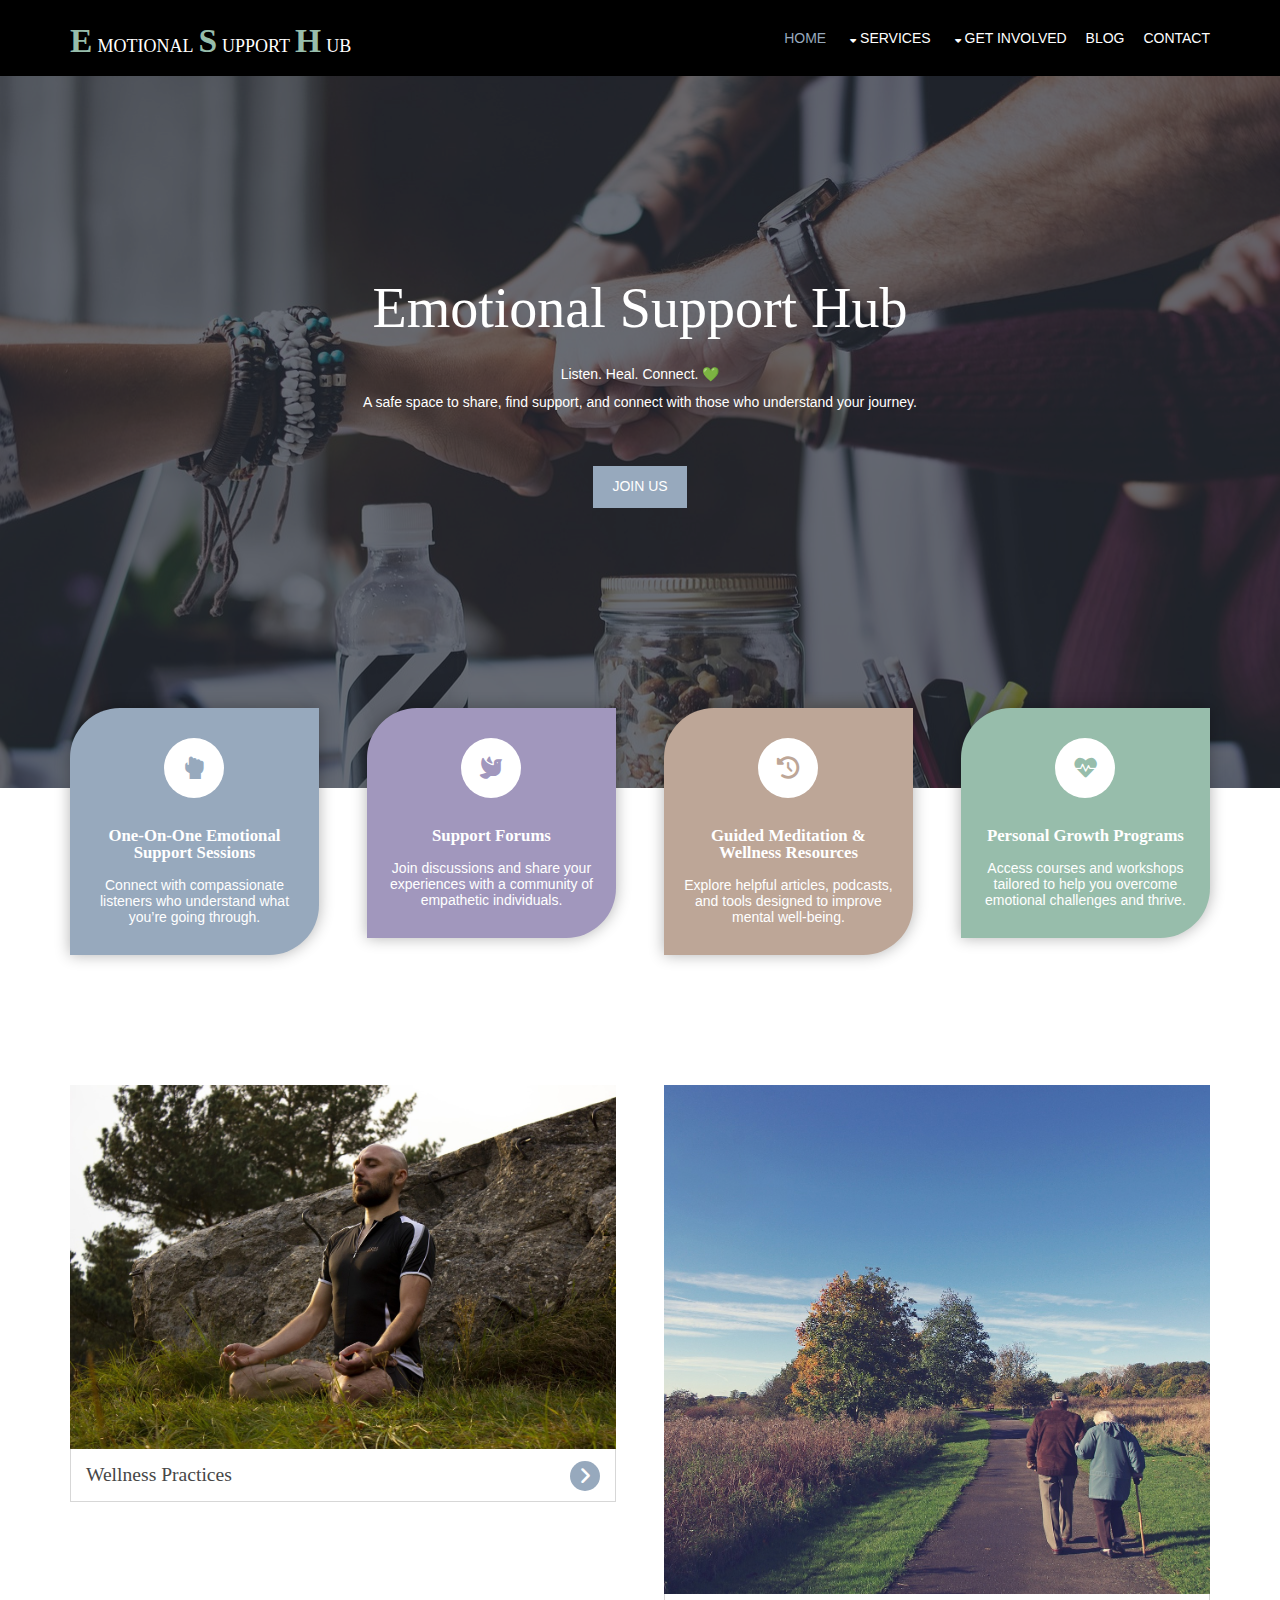
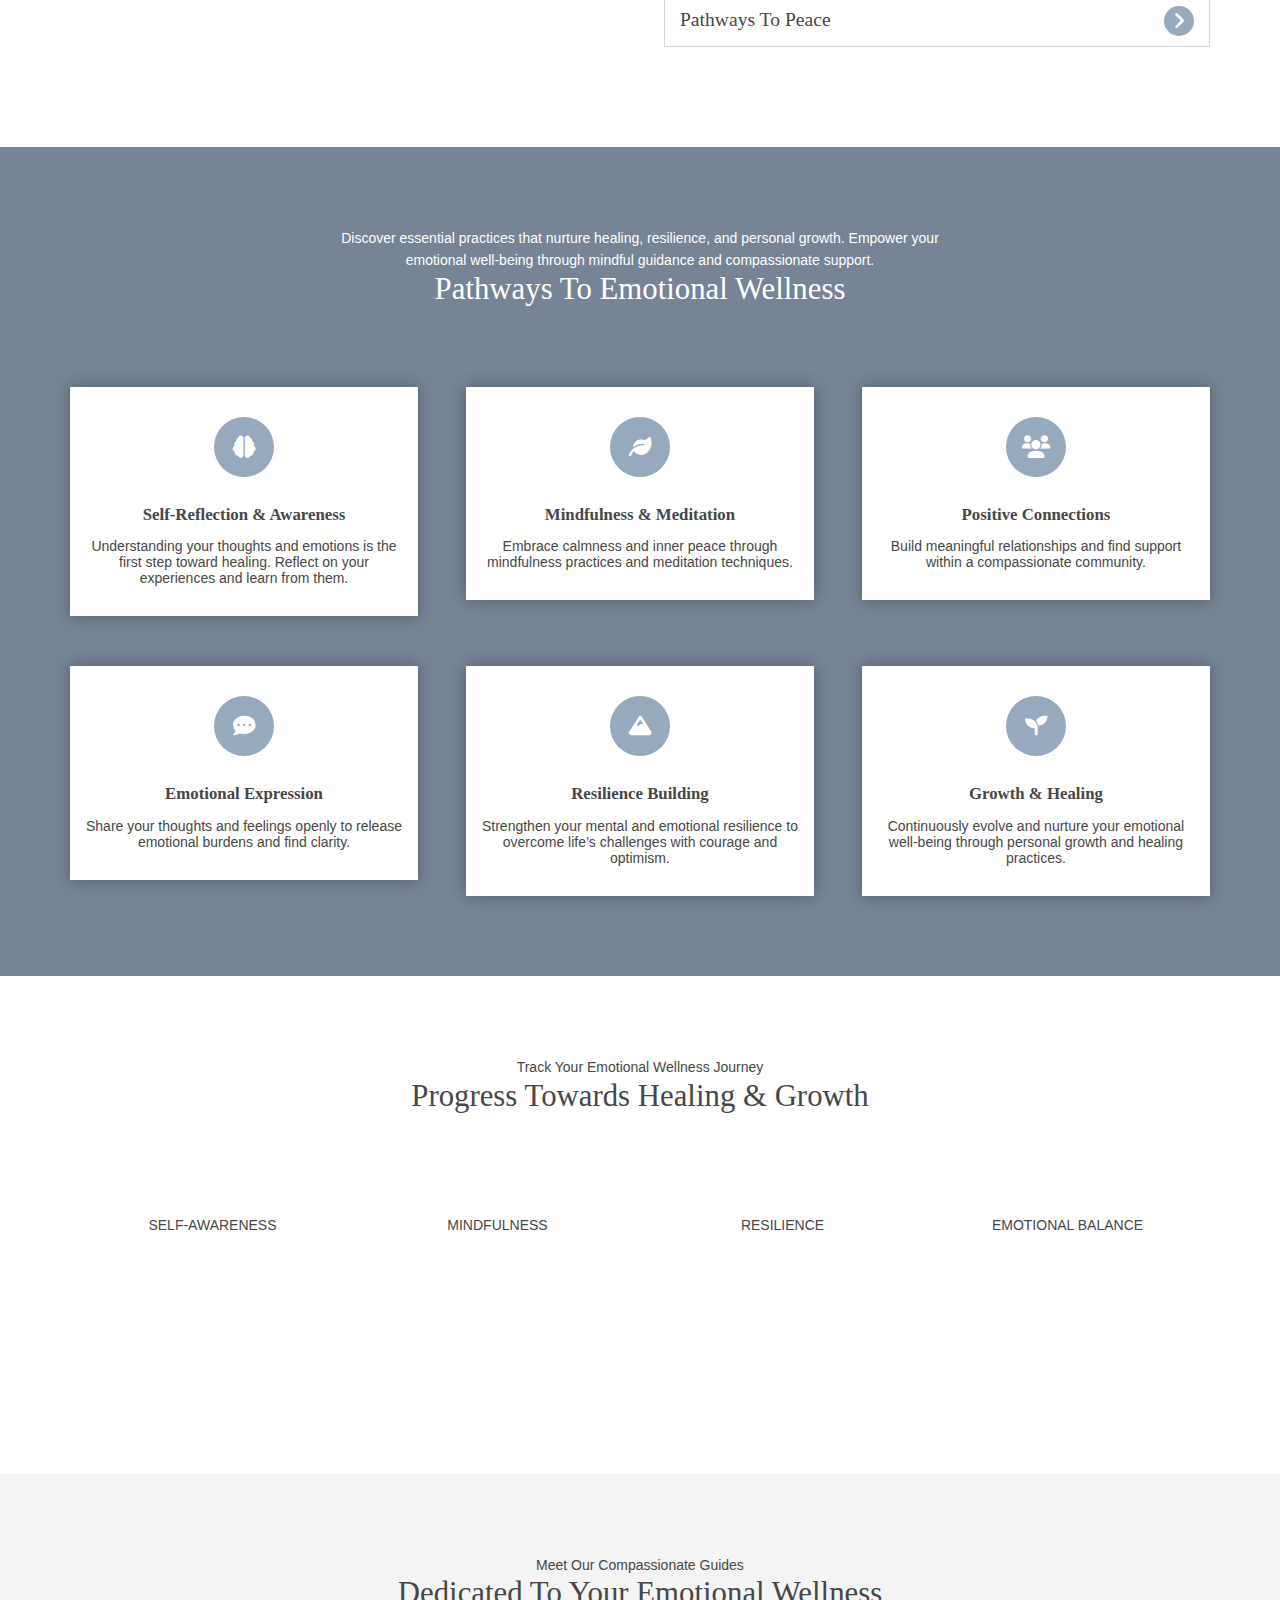
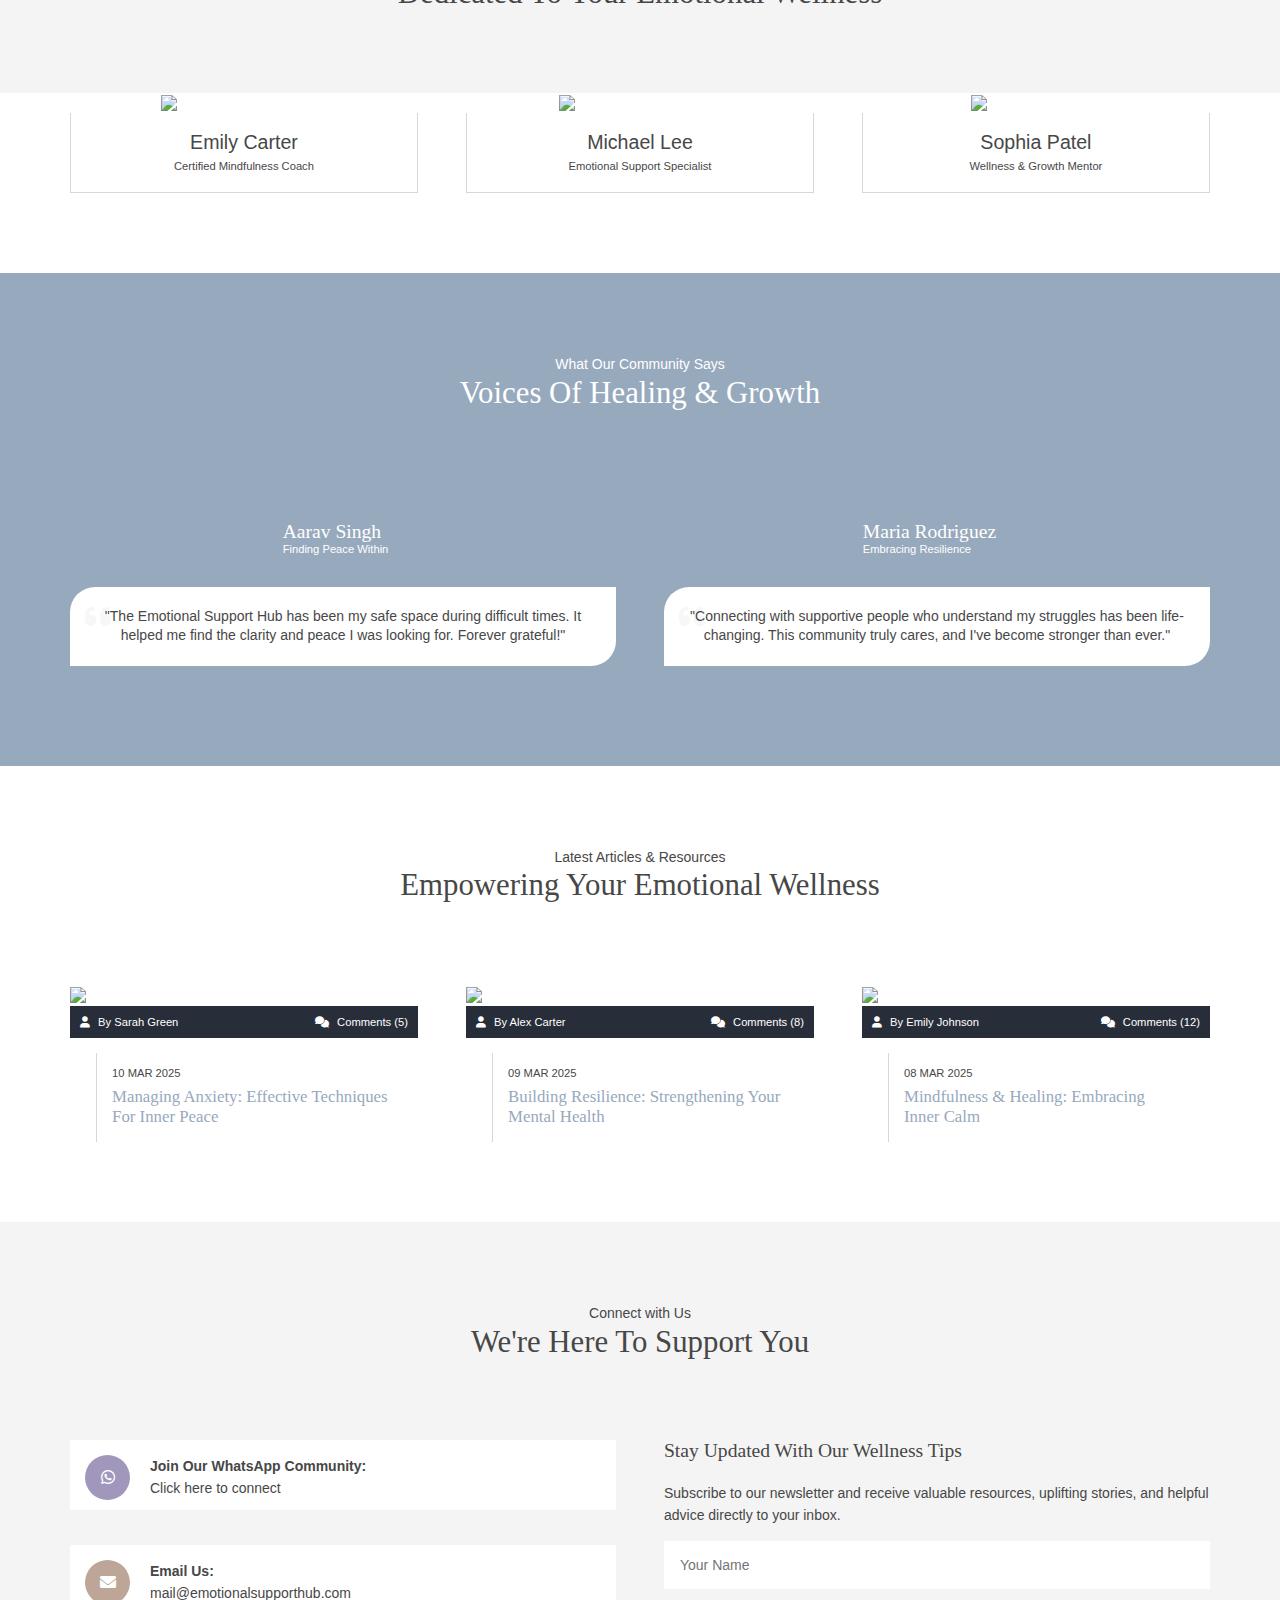
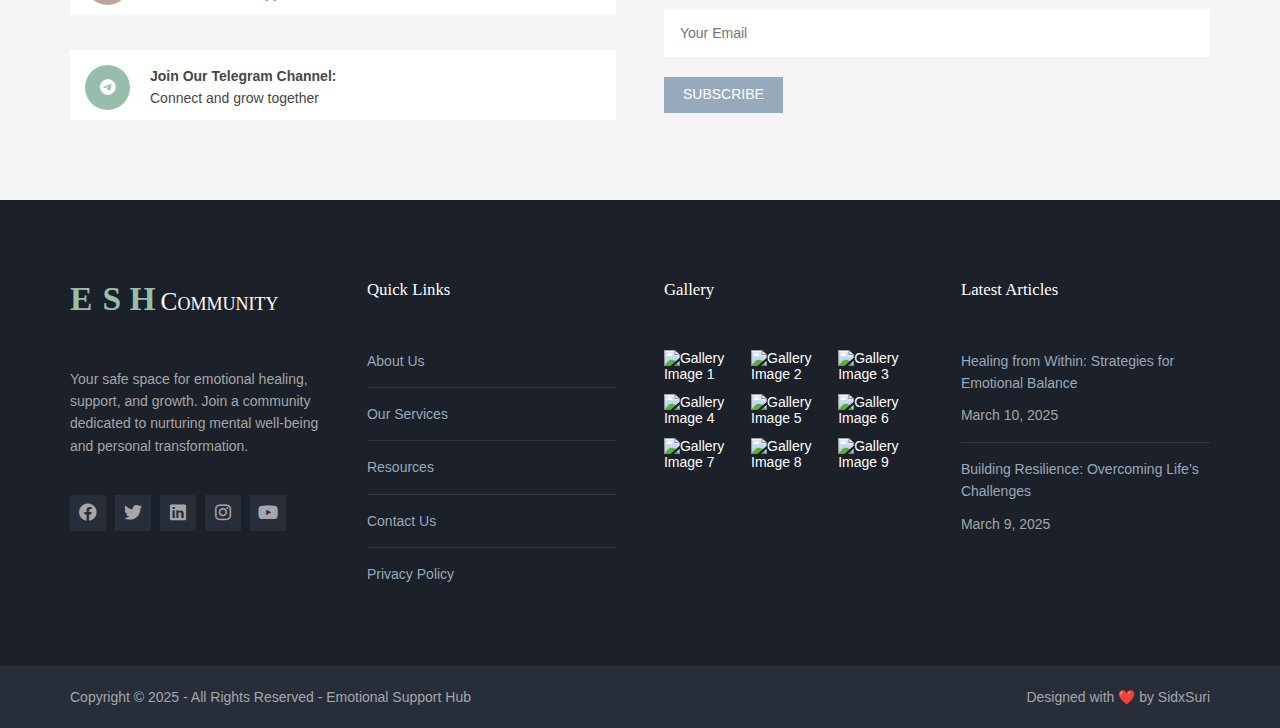
==== index.html @ ec0c5aa8 "1" ====
<!DOCTYPE html>
<html lang="">
<head>
<title>Emotional Support Hub</title>
<meta charset="utf-8">
<meta name="viewport" content="width=device-width, initial-scale=1.0, maximum-scale=1.0, user-scalable=no">
<link href="layout.css" rel="stylesheet" type="text/css" media="all">
<link rel="stylesheet" href="https://cdnjs.cloudflare.com/ajax/libs/font-awesome/6.0.0/css/all.min.css">

</head>
<body id="top"> 
<div class="wrapper row1">
  <header id="header" class="hoc clear">
    <div id="logo" class="fl_left"> 
      <h1 class="logoname"><a href="index.html">Emotional<span>S</span>upport</a><span>H</span>ub</a></h1>
    </div>
    <nav id="mainav" class="fl_right"> 
      <ul class="clear">
        <li class="active"><a href="index.html">Home</a></li>
        <li><a class="drop" href="#">Services</a>
          <ul>
            <li><a href="gallery.html">Counseling</a></li>
            <li><a href="full-width.html">Resources</a></li>
            <li><a href="sidebar-left.html">Community Support</a></li>
            <li><a href="sidebar-right.html">Healing Programs</a></li>
            <li><a href="sidebar-right.html">Guided Meditations</a></li>
          </ul>
        </li>
        <li><a class="drop" href="#">Get Involved</a>
          <ul>
            <li><a href="#">Join Our Community</a></li>
            <li><a href="#">Volunteer With Us</a></li>
            <li><a href="#">Donate</a></li>
            <li><a href="#">Events & Workshops</a></li>   
          </ul>
        </li>
        <li><a href="#">Blog</a></li>
        <li><a href="#">Contact</a></li>
      </ul>
    </nav>
  </header>
</div>
<div class="bgded overlay" style="background-image:url('images/bannermain.jpg');">
  <div id="pageintro" class="hoc clear"> 
    <article>
  <h3 class="heading">Emotional Support Hub</h3>
  <p>Listen. Heal. Connect. 💚</p>
  <p>A safe space to share, find support, and connect with those who understand your journey.</p>
  <footer><a class="btn" href="#">Join Us</a></footer>
</article>
  </div>
</div>
<div class="wrapper row3">
  <main class="hoc container clear"> 
    <section id="introblocks">
      <ul class="nospace group btmspace-80 elements elements-four">
        <li class="one_quarter">
          <article><a href="#"><i class="fas fa-hand-rock"></i></a>
            <h6 class="heading">One-on-One Emotional Support Sessions</h6>
            <p>Connect with compassionate listeners who understand what you’re going through.</p>
          </article>
        </li>
        <li class="one_quarter">
          <article><a href="#"><i class="fas fa-dove"></i></a>
            <h6 class="heading">Support Forums</h6>
            <p>Join discussions and share your experiences with a community of empathetic individuals.</p>
          </article>
        </li>
        <li class="one_quarter">
          <article><a href="#"><i class="fas fa-history"></i></a>
            <h6 class="heading">Guided Meditation & Wellness Resources</h6>
            <p>Explore helpful articles, podcasts, and tools designed to improve mental well-being.</p>
          </article>
        </li>
        <li class="one_quarter">
          <article><a href="#"><i class="fas fa-heartbeat"></i></a>
            <h6 class="heading">Personal Growth Programs</h6>
            <p>Access courses and workshops tailored to help you overcome emotional challenges and thrive.</p>
          </article>
        </li>
      </ul>
    </section>
    <section class="group shout">
      <figure class="one_half first"><img src="images/imageone.jpg" alt="">
        <figcaption class="heading"><a href="#">Wellness Practices</a></figcaption>
      </figure>
      <figure class="one_half"><img src="images/imagetwo.jpg" alt="">
        <figcaption class="heading"><a href="#">Pathways to Peace</a></figcaption>
      </figure>
    </section>
    <!-- / main body -->
    <div class="clear"></div>
  </main>
</div>
<div class="bgded overlay light" style="background-image:url('01.png');">
  <section id="services" class="hoc container clear"> 
    <div class="sectiontitle">
      <p class="nospace font-xs">Discover essential practices that nurture healing, resilience, and personal growth. Empower your emotional well-being through mindful guidance and compassionate support.</p>
      <h6 class="heading font-x2">Pathways to Emotional Wellness</h6>
    </div>
    <ul class="nospace group elements elements-three">
      <li class="one_third">
        <article><a href="#"><i class="fas fa-brain"></i></a>
          <h6 class="heading">Self-Reflection & Awareness</h6>
          <p>Understanding your thoughts and emotions is the first step toward healing. Reflect on your experiences and learn from them.</p>
        </article>
      </li>
      <li class="one_third">
        <article><a href="#"><i class="fas fa-leaf"></i></a>
          <h6 class="heading">Mindfulness & Meditation</h6>
          <p>Embrace calmness and inner peace through mindfulness practices and meditation techniques.</p>
        </article>
      </li>
      <li class="one_third">
        <article><a href="#"><i class="fas fa-users"></i></a>
          <h6 class="heading">Positive Connections</h6>
          <p>Build meaningful relationships and find support within a compassionate community.</p>
        </article>
      </li>
      <li class="one_third">
        <article><a href="#"><i class="fas fa-comment-dots"></i></a>
          <h6 class="heading">Emotional Expression</h6>
          <p>Share your thoughts and feelings openly to release emotional burdens and find clarity.</p>
        </article>
      </li>
      <li class="one_third">
        <article><a href="#"><i class="fas fa-mountain"></i></a>
          <h6 class="heading">Resilience Building</h6>
          <p>Strengthen your mental and emotional resilience to overcome life’s challenges with courage and optimism.</p>
        </article>
      </li>
      <li class="one_third">
        <article><a href="#"><i class="fas fa-seedling"></i></a>
          <h6 class="heading">Growth & Healing</h6>
          <p>Continuously evolve and nurture your emotional well-being through personal growth and healing practices.</p>
        </article>
      </li>
    </ul>
  </section>
</div>
<div class="wrapper row3">
  <section class="hoc container clear"> 
    <div class="sectiontitle">
      <p class="nospace font-xs">Track Your Emotional Wellness Journey</p>
      <h6 class="heading font-x2">Progress Towards Healing & Growth</h6>
    </div>
    <ul class="pr-charts nospace group center">
      <li class="pr-chart-ctrl" data-animate="false">
        <div class="pr-chart" data-percent="25"><i></i></div>
        <p>Self-Awareness</p>
      </li>
      <li class="pr-chart-ctrl" data-animate="false">
        <div class="pr-chart" data-percent="50"><i></i></div>
        <p>Mindfulness</p>
      </li>
      <li class="pr-chart-ctrl" data-animate="false">
        <div class="pr-chart" data-percent="75"><i></i></div>
        <p>Resilience</p>
      </li>
      <li class="pr-chart-ctrl" data-animate="false">
        <div class="pr-chart" data-percent="100"><i></i></div>
        <p>Emotional Balance</p>
      </li>
    </ul>
  </section>
</div>

<div class="wrapper gradient">
  <div class="hoc container clear"> 
    <div class="sectiontitle">
      <p class="nospace font-xs">Meet Our Compassionate Guides</p>
      <h6 class="heading font-x2">Dedicated to Your Emotional Wellness</h6>
    </div>
    <ul class="nospace group team">
      <li class="one_third first">
        <figure><a class="imgover" href="#"><img src="guide1.png" alt="Compassionate Listener"></a>
          <figcaption><strong>Emily Carter</strong> <em>Certified Mindfulness Coach</em></figcaption>
        </figure>
      </li>
      <li class="one_third">
        <figure><a class="imgover" href="#"><img src="guide2.png" alt="Experienced Counselor"></a>
          <figcaption><strong>Michael Lee</strong> <em>Emotional Support Specialist</em></figcaption>
        </figure>
      </li>
      <li class="one_third">
        <figure><a class="imgover" href="#"><img src="guide3.png" alt="Supportive Mentor"></a>
          <figcaption><strong>Sophia Patel</strong> <em>Wellness & Growth Mentor</em></figcaption>
        </figure>
      </li>
    </ul>
  </div>
</div>
<div class="wrapper coloured">
  <section id="testimonials" class="hoc container clear"> 
    <div class="sectiontitle">
      <p class="nospace font-xs">What Our Community Says</p>
      <h6 class="heading font-x2">Voices of Healing & Growth</h6>
    </div>
    <article class="one_half first">
      <figure class="clear"><img src="user1.png" alt="">
        <figcaption>
          <h6 class="heading">Aarav Singh</h6>
          <em>Finding Peace Within</em>
        </figcaption>
      </figure>
      <blockquote>"The Emotional Support Hub has been my safe space during difficult times. It helped me find the clarity and peace I was looking for. Forever grateful!"</blockquote>
    </article>
    <article class="one_half">
      <figure class="clear"><img src="user2.png" alt="">
        <figcaption>
          <h6 class="heading">Maria Rodriguez</h6>
          <em>Embracing Resilience</em>
        </figcaption>
      </figure>
      <blockquote>"Connecting with supportive people who understand my struggles has been life-changing. This community truly cares, and I've become stronger than ever."</blockquote>
    </article>
  </section>
</div>
<!-- ################################################################################################ -->
<!-- ################################################################################################ -->
<!-- ################################################################################################ -->
<div class="wrapper row3">
  <section class="hoc container clear"> 
    <div class="sectiontitle">
      <p class="nospace font-xs">Latest Articles & Resources</p>
      <h6 class="heading font-x2">Empowering Your Emotional Wellness</h6>
    </div>
    <ul id="latest" class="nospace group">
      <li class="one_third first">
        <article><a class="imgover" href="#"><img src="article1.png" alt="Managing Anxiety"></a>
          <ul class="nospace meta clear">
            <li><i class="fas fa-user"></i> <a href="#">By Sarah Green</a></li>
            <li><i class="fas fa-comments"></i> <a href="#">Comments (5)</a></li>
          </ul>
          <div class="excerpt">
            <time datetime="2025-03-10T08:15+00:00">10 Mar 2025</time>
            <p class="heading"><a href="#">Managing Anxiety: Effective Techniques for Inner Peace</a></p>
          </div>
        </article>
      </li>
      <li class="one_third">
        <article><a class="imgover" href="#"><img src="article2.png" alt="Building Resilience"></a>
          <ul class="nospace meta clear">
            <li><i class="fas fa-user"></i> <a href="#">By Alex Carter</a></li>
            <li><i class="fas fa-comments"></i> <a href="#">Comments (8)</a></li>
          </ul>
          <div class="excerpt">
            <time datetime="2025-03-09T08:15+00:00">09 Mar 2025</time>
            <p class="heading"><a href="#">Building Resilience: Strengthening Your Mental Health</a></p>
          </div>
        </article>
      </li>
      <li class="one_third">
        <article><a class="imgover" href="#"><img src="article3.png" alt="Mindfulness & Healing"></a>
          <ul class="nospace meta clear">
            <li><i class="fas fa-user"></i> <a href="#">By Emily Johnson</a></li>
            <li><i class="fas fa-comments"></i> <a href="#">Comments (12)</a></li>
          </ul>
          <div class="excerpt">
            <time datetime="2025-03-08T08:15+00:00">08 Mar 2025</time>
            <p class="heading"><a href="#">Mindfulness & Healing: Embracing Inner Calm</a></p>
          </div>
        </article>
      </li>
    </ul>
  </section>
</div>
<!-- ################################################################################################ -->
<!-- ################################################################################################ -->
<!-- ################################################################################################ -->
<div class="wrapper row2">
  <section id="ctdetails" class="hoc container clear"> 
    <div class="sectiontitle">
      <p class="nospace font-xs">Connect with Us</p>
      <h6 class="heading font-x2">We're Here to Support You</h6>
    </div>
    <figure class="one_half first">
    <ul class="nospace clear">
    <li class="block clear"><a href="https://chat.whatsapp.com/YourWhatsAppCommunityLink" target="_blank"><i class="fab fa-whatsapp"></i></a> 
        <span><strong>Join Our WhatsApp Community:</strong> Click here to connect</span>
    </li>
    <li class="block clear"><a href="mailto:mail@emotionalsupporthub.com"><i class="fas fa-envelope"></i></a> 
        <span><strong>Email Us:</strong> mail@emotionalsupporthub.com</span>
    </li>
    <li class="block clear"><a href="https://t.me/YourTelegramChannel" target="_blank"><i class="fab fa-telegram"></i></a> 
        <span><strong>Join Our Telegram Channel:</strong> Connect and grow together</span>
    </li>
</ul>
    </figure>
    <article class="one_half">
      <h6 class="heading">Stay Updated with Our Wellness Tips</h6>
      <p class="nospace btmspace-15">Subscribe to our newsletter and receive valuable resources, uplifting stories, and helpful advice directly to your inbox.</p>
      <form action="#" method="post">
        <fieldset>
          <legend>Newsletter:</legend>
          <input type="text" name="name" placeholder="Your Name" required>
          <input type="email" name="email" placeholder="Your Email" required>
          <button type="submit">Subscribe</button>
        </fieldset>
      </form>
    </article>
  </section>
</div>
<!-- ################################################################################################ -->
<!-- ################################################################################################ -->
<!-- ################################################################################################ -->
<div class="bgded overlay row4" style="background-image:url('01.png');">
  <footer id="footer" class="hoc clear"> 
    <div class="one_quarter first">
      <h1 class="logoname"><a href="index.html">E<span>S H</span>Community</a></h1>
      <p>Your safe space for emotional healing, support, and growth. Join a community dedicated to nurturing mental well-being and personal transformation.</p>
      <ul class="faico clear">
        <li><a class="faicon-facebook" href="#"><i class="fab fa-facebook"></i></a></li>
        <li><a class="faicon-twitter" href="#"><i class="fab fa-twitter"></i></a></li>
        <li><a class="faicon-linkedin" href="#"><i class="fab fa-linkedin"></i></a></li>
        <li><a class="faicon-instagram" href="#"><i class="fab fa-instagram"></i></a></li>
        <li><a class="faicon-youtube" href="#"><i class="fab fa-youtube"></i></a></li>
      </ul>
    </div>
    
    <div class="one_quarter">
      <h6 class="heading">Quick Links</h6>
      <ul class="nospace linklist">
        <li><a href="#">About Us</a></li>
        <li><a href="#">Our Services</a></li>
        <li><a href="#">Resources</a></li>
        <li><a href="#">Contact Us</a></li>
        <li><a href="#">Privacy Policy</a></li>
      </ul>
    </div>
    
    <div class="one_quarter">
      <h6 class="heading">Gallery</h6>
      <ul class="nospace clear latestimg">
        <li><a class="imgover" href="#"><img src="gallery1.png" alt="Gallery Image 1"></a></li>
        <li><a class="imgover" href="#"><img src="gallery2.png" alt="Gallery Image 2"></a></li>
        <li><a class="imgover" href="#"><img src="gallery3.png" alt="Gallery Image 3"></a></li>
        <li><a class="imgover" href="#"><img src="gallery4.png" alt="Gallery Image 4"></a></li>
        <li><a class="imgover" href="#"><img src="gallery5.png" alt="Gallery Image 5"></a></li>
        <li><a class="imgover" href="#"><img src="gallery6.png" alt="Gallery Image 6"></a></li>
        <li><a class="imgover" href="#"><img src="gallery7.png" alt="Gallery Image 7"></a></li>
        <li><a class="imgover" href="#"><img src="gallery8.png" alt="Gallery Image 8"></a></li>
        <li><a class="imgover" href="#"><img src="gallery9.png" alt="Gallery Image 9"></a></li>
      </ul>
    </div>
    
    <div class="one_quarter">
      <h6 class="heading">Latest Articles</h6>
      <ul class="nospace linklist">
        <li>
          <article>
            <p class="nospace btmspace-10"><a href="#">Healing from Within: Strategies for Emotional Balance</a></p>
            <time class="block font-xs" datetime="2025-03-10">March 10, 2025</time>
          </article>
        </li>
        <li>
          <article>
            <p class="nospace btmspace-10"><a href="#">Building Resilience: Overcoming Life’s Challenges</a></p>
            <time class="block font-xs" datetime="2025-03-09">March 9, 2025</time>
          </article>
        </li>
      </ul>
    </div>
  </footer>
</div>
<div class="wrapper row5">
  <div id="copyright" class="hoc clear"> 
    <p class="fl_left">Copyright &copy; 2025 - All Rights Reserved - <a href="https://www.emotionalsupporthub.com">Emotional Support Hub</a></p>
    <p class="fl_right">Designed with ❤️ by <a target="_blank" href="https://www.sidxsuri.com/" title="SidxSuri">SidxSuri</a></p>
  </div>
</div>
<a id="backtotop" href="#top"><i class="fas fa-chevron-up"></i></a>
<!-- JAVASCRIPTS -->
<script src="https://code.jquery.com/jquery-3.6.0.min.js"></script>
<script src="jquery.backtotop.js"></script>
<script src="jquery.mobilemenu.js"></script>
<!-- Homepage specific -->
<script src="jquery.easypiechart.min.js"></script>
<!-- / Homepage specific -->
</body>
</html>
---- layout.css ----
@charset "utf-8";
/*
Template Name: Chillaid
Author: <a href="https://www.os-templates.com/">OS Templates</a>
Author URI: https://www.os-templates.com/
Copyright: OS-Templates.com
Licence: Free to use under our free template licence terms
Licence URI: https://www.os-templates.com/template-terms
File: Layout CSS
*/

@import url("fontawesome-free/css/fontawesome-all.min.css");
@import url("framework.css");

/* Rows
--------------------------------------------------------------------------------------------------------------- */
.row0, .row0 a{}
.row1, .row1 a{}
.row2, .row2 a{}
.row3, .row3 a{}
.row4, .row4 a{}
.row5, .row5 a{}


/* Header
--------------------------------------------------------------------------------------------------------------- */
#header{}

#header #logo{margin:22px 0 0 0;}


/* Page Intro
--------------------------------------------------------------------------------------------------------------- */
#pageintro{padding:200px 0 280px;}/* 280px => 80px for #introblocks negative margin */

#pageintro article, #pageintro article p{display:block; max-width:75%; margin:0 auto; text-align:center;}
#pageintro article p{max-width:65%; line-height:2rem;}
#pageintro .heading{margin-bottom:20px; font-size:4rem;}
#pageintro footer{margin-top:50px;}


/* Content Area
--------------------------------------------------------------------------------------------------------------- */
.container{padding:80px 0;}

/* Content */
.container .content{}

.sectiontitle{display:block; max-width:55%; margin:0 auto 80px; text-align:center;}
.sectiontitle *{margin:0;}

.elements{}
.elements-three li, .elements-four li{margin-bottom:50px;}
.elements-three li:nth-last-child(-n+3), .elements-four li:nth-last-child(-n+4){margin-bottom:0;}/* Removes bottom margin from the last line of items - margin is restored in the media queries when items stack */
.elements-three li:nth-child(3n+1), .elements-four li:nth-child(4n+1){margin-left:0; clear:left;}/* Removes the need to add class="first" */
.elements article{display:block; padding:30px 15px; border-radius:50px 0; text-align:center;}
.elements article *{margin:0 0 15px 0; padding:0; line-height:1;}
.elements article i{width:60px; height:60px; line-height:60px; margin-bottom:30px; font-size:1.6rem; text-align:center; border-radius:50%;}
.elements article .heading{font-size:1.2rem; font-weight:700;}
.elements article p{margin:0; line-height:normal;}

/* Introblocks */
#introblocks{display:block; position:relative; margin:-160px 0 130px 0; z-index:1;}/* 160px => 80px + container padding */

/* Services */
#services{}
#services .elements article{border-radius:0;}

/* Shout */
.shout{}
.shout figure{display:block; max-width:546px;/* same width as the image - contains the caption */}
.shout figure img{}
.shout figure figcaption{display:block; position:relative;}
.shout figure figcaption a{display:block; position:relative; padding:15px; border:solid; border-width:0 1px 1px 1px;}
.shout figure figcaption a::after{position:absolute; top:12px; right:15px; width:30px; height:30px; line-height:30px; font-family:"Font Awesome\ 5 Free"; font-weight:900; content:"\f105";/* fa-angle-right */ text-align:center; border-radius:50%;}

/* Team Members */
.team{}
.team li:last-child{margin-bottom:0;}/* Used when elements stack in small viewports */
.team figure{display:block; text-align:center;}
.team figure *{margin:0; padding:0;}
.team figure a{}
.team figure img{}
.team figure figcaption{padding:20px 10px; line-height:1; border:solid; border-width:0 1px 1px 1px;}
.team figure strong{display:block; margin-bottom:8px; font-size:1.4rem; font-weight:400;}
.team figure em{display:block; font-style:normal; font-size:.8rem;}

/* Easy Pie Charts */
.pr-charts{}
.pr-charts .pr-chart-ctrl{display:block; float:left; width:25%; min-height:200px;}
.pr-charts .pr-chart-ctrl .pr-chart{display:block; position:relative; width:100%; margin:0 0 20px 0; text-align:center;}
.pr-charts .pr-chart-ctrl .pr-chart canvas{display:block; margin:0 auto; padding:0; vertical-align:top;}
.pr-charts .pr-chart-ctrl .pr-chart i{position:absolute; top:0; left:0; width:100%; height:200px; line-height:200px; font-size:18px; font-style:normal;}/* Must have same height & line height as set in the javascript size element to vertical align centre */
.pr-charts .pr-chart-ctrl p{margin:0; padding:0; text-transform:uppercase;}

/* Testimonials */
#testimonials{}
#testimonials article{text-align:center;}
#testimonials article *{margin:0; padding:0;}
#testimonials article figure{display:inline-block; margin-bottom:20px;}
#testimonials article figure img{float:left; margin-right:15px; border-radius:50%;}
#testimonials article figure figcaption{float:left; margin-top:30px; font-size:1.4rem; text-align:left;}
#testimonials article figure figcaption .heading{font-size:1.4rem;}
#testimonials article figure figcaption em{display:block; margin-top:-5px; font-size:.8rem; font-style:normal;}
#testimonials article blockquote{margin-bottom:20px; padding:20px; border-radius:25px 0;}
#testimonials article blockquote::before{top:15px; left:15px; font-size:30px; line-height:30px;}

/* Latest */
#latest{}
#latest > li:last-child{margin-bottom:0;}/* Used when elements stack in small viewports */
#latest article{}
#latest article figure{}
#latest article figure img{}
#latest article .meta{display:block; margin:0 0 15px 0; padding:5px 10px;}
#latest article .meta li{display:block; float:left; width:50%; font-size:.8rem;}
#latest article .meta li:last-child{text-align:right;}
#latest article .meta li i{margin-right:5px;}
#latest article .excerpt{display:block; max-width:85%; margin:0 auto; padding:15px 0 15px 15px; border-left:1px solid;}
#latest article .excerpt time{display:block; margin-bottom:8px; text-transform:uppercase; font-size:.8rem; font-style:normal; line-height:1;}
#latest article .excerpt .heading{margin:0; padding:0; font-size:1.2rem;}

/* Comments */
#comments ul{margin:0 0 40px 0; padding:0; list-style:none;}
#comments li{margin:0 0 10px 0; padding:15px;}
#comments .avatar{float:right; margin:0 0 10px 10px; padding:3px; border:1px solid;}
#comments address{font-weight:bold;}
#comments time{font-size:smaller;}
#comments .comcont{display:block; margin:0; padding:0;}
#comments .comcont p{margin:10px 5px 10px 0; padding:0;}

#comments form{display:block; width:100%;}
#comments input, #comments textarea{width:100%; padding:10px; border:1px solid;}
#comments textarea{overflow:auto;}
#comments div{margin-bottom:15px;}
#comments input[type="submit"], #comments input[type="reset"]{display:inline-block; width:auto; min-width:150px; margin:0; padding:8px 5px; cursor:pointer;}

/* Sidebar */
.container .sidebar{}

.sidebar .sdb_holder{margin-bottom:50px;}
.sidebar .sdb_holder:last-child{margin-bottom:0;}


/* Contact Details
--------------------------------------------------------------------------------------------------------------- */
#ctdetails{}

#ctdetails figure > ul{}
#ctdetails figure > ul li{position:relative; margin:0 0 35px 0; padding:15px 15px 15px 80px; line-height:1;}
#ctdetails figure > ul li:last-child{margin:0;}/* Used when elements stack in small viewports */
#ctdetails figure > ul li i{position:absolute; top:15px; left:15px; width:45px; height:45px; line-height:45px; font-size:16px; text-align:center; border-radius:50%;}
#ctdetails figure > ul li span{display:block; padding:4px 0 0 0;}
#ctdetails figure > ul li strong{display:block; margin:0 0 8px 0; text-transform:capitalize;}

#ctdetails article{margin-bottom:0;}/* Used when elements stack in small viewports */
#ctdetails input, #ctdetails button{border:1px solid;}
#ctdetails input{display:block; width:100%; padding:15px; margin-bottom:20px;}
#ctdetails button{padding:8px 18px 10px; text-transform:uppercase; font-weight:400; cursor:pointer;}


/* Footer
--------------------------------------------------------------------------------------------------------------- */
#footer{padding:80px 0;}

#footer .heading{margin-bottom:50px; font-size:1.2rem;}
#footer .logoname{margin-bottom:50px;}
#footer p + .faico{margin-top:30px;}

#footer .linklist li{display:block; margin-bottom:15px; padding:0 0 15px 0; border-bottom:1px solid;}
#footer .linklist li:last-child{margin:0; padding:0; border:none;}
#footer .linklist li::before, #footer .linklist li::after{display:table; content:"";}
#footer .linklist li, #footer .linklist li::after{clear:both;}

#footer .latestimg{}
#footer .latestimg > li{display:inline-block; float:left; width:30%; margin:0 0 5% 5%;}
#footer .latestimg > li:nth-last-child(-n+3){margin-bottom:0;}/* Removes bottom margin from the last three items - margin is restored in the media queries when items stack */
#footer .latestimg > li:nth-child(3n+1){margin-left:0; clear:left;}/* Removes the need to add class="first" */
#footer .latestimg > li img{width:100%;}/* Force the image to resize to take the full space - may have to be changed for tablets, depends on personal preference */
#footer .latestimg > li a.imgover{display:block;}


/* Copyright
--------------------------------------------------------------------------------------------------------------- */
#copyright{padding:20px 0;}
#copyright *{margin:0; padding:0;}


/* Transition Fade
This gives a smooth transition to "ALL" elements used in the layout - other than the navigation form used in mobile devices
If you don't want it to fade all elements, you have to list the ones you want to be faded individually
Delete it completely to stop fading
--------------------------------------------------------------------------------------------------------------- */
*, *::before, *::after{transition:all .3s ease-in-out;}
#mainav form *{transition:none !important;}


/* ------------------------------------------------------------------------------------------------------------ */
/* ------------------------------------------------------------------------------------------------------------ */
/* ------------------------------------------------------------------------------------------------------------ */
/* ------------------------------------------------------------------------------------------------------------ */
/* ------------------------------------------------------------------------------------------------------------ */


/* Navigation
--------------------------------------------------------------------------------------------------------------- */
nav ul, nav ol{margin:0; padding:0; list-style:none;}

#mainav, #breadcrumb, .sidebar nav{line-height:normal;}
#mainav .drop::after, #mainav li li .drop::after, #breadcrumb li a::after, .sidebar nav a::after{position:absolute; font-family:"Font Awesome\ 5 Free"; font-weight:900; font-size:10px; line-height:10px;}

/* Top Navigation */
#mainav{}
#mainav ul{text-transform:uppercase;}
#mainav ul ul{position:absolute; width:180px; text-transform:none; z-index:9999;}
#mainav ul ul ul{left:180px; top:0;}
#mainav li{display:inline-block; position:relative; margin:0 15px 0 0; padding:0;}
#mainav li:last-child{margin-right:0;}
#mainav li li{width:100%; margin:0;}
#mainav li a{display:block; padding:30px 0;}
#mainav li li a{border:solid; border-width:0 0 1px 0;}
#mainav .drop{padding-left:15px;}
#mainav li li a, #mainav li li .drop{display:block; margin:0; padding:10px 15px;}
#mainav .drop::after, #mainav li li .drop::after{content:"\f0d7";}
#mainav .drop::after{top:35px; left:5px;}
#mainav li li .drop::after{top:15px; left:5px;}
#mainav ul ul{visibility:hidden; opacity:0;}
#mainav ul li:hover > ul{visibility:visible; opacity:1;}

#mainav form{display:none; width:100%; margin:0; padding:0;}
#mainav form select, #mainav form select option{display:block; cursor:pointer; outline:none;}
#mainav form select{width:100%; padding:5px; border:none;}
#mainav form select option{margin:5px; padding:0; border:none;}

/* Breadcrumb */
#breadcrumb{padding:150px 0 30px;}
#breadcrumb ul{margin:0; padding:0; list-style:none; text-transform:uppercase;}
#breadcrumb li{display:inline-block; margin:0 6px 0 0; padding:0;}
#breadcrumb li a{display:block; position:relative; margin:0; padding:0 12px 0 0; font-size:12px;}
#breadcrumb li a::after{top:4px; right:0; content:"\f0da";}
#breadcrumb li:last-child a{margin:0; padding:0;}
#breadcrumb li:last-child a::after{display:none;}
#breadcrumb .heading{margin:0; font-size:2rem;}

/* Sidebar Navigation */
.sidebar nav{display:block; width:100%;}
.sidebar nav li{margin:0 0 3px 0; padding:0;}
.sidebar nav a{display:block; position:relative; margin:0; padding:5px 10px 5px 15px; text-decoration:none; border:solid; border-width:0 0 1px 0;}
.sidebar nav a::after{top:10px; left:5px; content:"\f0da";}
.sidebar nav ul ul a{padding-left:35px;}
.sidebar nav ul ul a::after{left:25px;}
.sidebar nav ul ul ul a{padding-left:55px;}
.sidebar nav ul ul ul a::after{left:45px;}

/* Pagination */
.pagination{display:block; width:100%; text-align:center; clear:both;}
.pagination li{display:inline-block; margin:0 2px 0 0;}
.pagination li:last-child{margin-right:0;}
.pagination a, .pagination strong{display:block; padding:8px 11px; border:1px solid; background-clip:padding-box; font-weight:normal;}

/* Back to Top */
#backtotop{z-index:999; display:inline-block; position:fixed; visibility:hidden; bottom:20px; right:20px; width:36px; height:36px; line-height:36px; font-size:16px; text-align:center; opacity:.2;}
#backtotop i{display:block; width:100%; height:100%; line-height:inherit;}
#backtotop.visible{visibility:visible; opacity:.5;}
#backtotop:hover{opacity:1;}


/* Tables
--------------------------------------------------------------------------------------------------------------- */
table, th, td{border:1px solid; border-collapse:collapse; vertical-align:top;}
table, th{table-layout:auto;}
table{width:100%; margin-bottom:15px;}
th, td{padding:5px 8px;}
td{border-width:0 1px;}


/* Gallery
--------------------------------------------------------------------------------------------------------------- */
#gallery{display:block; width:100%; margin-bottom:50px;}
#gallery figure figcaption{display:block; width:100%; clear:both;}
#gallery li{margin-bottom:30px;}


/* Font Awesome Social Icons
--------------------------------------------------------------------------------------------------------------- */
.faico{margin:0; padding:0; list-style:none;}
.faico li{display:inline-block; margin:8px 5px 0 0; padding:0; line-height:normal;}
.faico li:last-child{margin-right:0;}
.faico a{display:inline-block; width:36px; height:36px; line-height:36px; font-size:18px; text-align:center;}

.faico a{color:inherit; background-color:#282E39;}
.faico a:hover{color:#FFFFFF;}

.faicon-dribble:hover{background-color:#EA4C89;}
.faicon-facebook:hover{background-color:#3B5998;}
.faicon-google-plus:hover{background-color:#DB4A39;}
.faicon-linkedin:hover{background-color:#0E76A8;}
.faicon-twitter:hover{background-color:#00ACEE;}
.faicon-vk:hover{background-color:#4E658E;}


/* ------------------------------------------------------------------------------------------------------------ */
/* ------------------------------------------------------------------------------------------------------------ */
/* ------------------------------------------------------------------------------------------------------------ */
/* ------------------------------------------------------------------------------------------------------------ */
/* ------------------------------------------------------------------------------------------------------------ */


/* Colours
--------------------------------------------------------------------------------------------------------------- */
body{color:#A5A6AA; background-color:#282E39;}
a{color:#97A9BD;}
a:active, a:focus{background:transparent !important;}/* IE10 + 11 Bugfix - prevents grey background */
hr, .borderedbox{border-color:#D7D7D7;}
label span{color:#FF0000; background-color:inherit;}
input:focus, textarea:focus, *:required:focus{border-color:#97A9BD !important;}

.overlay{color:#FFFFFF; background-color:inherit;}
.overlay::after{color:inherit; background-color:rgba(40,46,57,.7);/* #282E39 */}
.overlay.light::after{background-color:rgba(151,169,189,.7);/* #97A9BD */}

.gradient{color:#474747; background:linear-gradient(to bottom, #F4F4F4 55%, #FFFFFF 50%, #FFFFFF 100%);}/* Overlap dark to make a hard transition */
@media screen and (max-width:750px){/* Only the colours height has been changed */
	.gradient{background:linear-gradient(to bottom, #F4F4F4 24%, #FFFFFF 19%, #FFFFFF 100%);}
}

.btn, .btn.inverse:hover{color:#FFFFFF; background-color:#97A9BD; border-color:#97A9BD;}
.btn:hover, .btn.inverse{color:inherit; background-color:transparent; border-color:inherit;}

.imgover:hover::before{background-color:rgba(151,169,189,.5);/* #97A9BD */}
.imgover, .imgover:hover::after{color:#FFFFFF;}

.logoname a{color:#FFFFFF;}
.logoname::first-letter, .logoname span{color:#97BDAB;}


/* Rows */
.row0, .row0 a{}
.row1{color:#FFFFFF; background-color:#000000;}
.row2{color:#474747; background-color:#F4F4F4;}
.row3{color:#474747; background-color:#FFFFFF;}
.row4{color:#A5A6AA; background-color:#000000;}
.row5, .row5 a{color:#A5A6AA; background-color:#282E39;}
.coloured{color:#FFFFFF; background-color:#97A9BD;}


/* Header */
#header #logo a{color:inherit;}


/* Page Intro */
#pageintro{color:#FFFFFF;}


/* Content Area */
.elements article{color:#474747; background-color:#FFFFFF; box-shadow:0px 0px 15px rgba(0,0,0,.3);}
.elements article:hover{color:#FFFFFF; background-color:#97A9BD;}/* Default */
.elements article a i{color:#FFFFFF; background-color:#97A9BD;}/* Default */
.elements article:hover a i{color:#97A9BD; background-color:#FFFFFF;}/* Default */

/* ###### DELETE THE FOLLOWING IF ONLY THE DEFAULT COLOUR IS REQUIRED ###### */
#introblocks .elements li article{color:#FFFFFF; background-color:#97A9BD;}/* Blue */
#introblocks .elements li article a i{color:#97A9BD; background-color:#FFFFFF;}/* Blue */
#introblocks .elements li article:hover{color:#474747; background-color:#FFFFFF !important;}
#introblocks .elements li article:hover a i{color:#FFFFFF !important; background-color:#97A9BD;}
#introblocks .elements li:nth-child(2) article, #introblocks .elements li:nth-child(2) article:hover a i{background-color:#A197BD;}/* Purple */
#introblocks .elements li:nth-child(2) article a i{color:#A197BD;}/* Purple */
#introblocks .elements li:nth-child(3) article, #introblocks .elements li:nth-child(3) article:hover a i{background-color:#BDA697;}/* Brown */
#introblocks .elements li:nth-child(3) article a i{color:#BDA697;}/* Brown */
#introblocks .elements li:nth-child(4) article, #introblocks .elements li:nth-child(4) article:hover a i{background-color:#97BDAB;}/* Green */
#introblocks .elements li:nth-child(4) article a i{color:#97BDAB;}/* Green */
/* ###### END DELETE ###### */

.shout figure figcaption a{color:inherit; background-color:inherit; border-color:#D7D7D7;}
.shout figure:hover figcaption a, .shout figure figcaption a::after{color:#FFFFFF; background-color:#97A9BD; border-color:#97A9BD;}
.shout figure:hover figcaption a::after{color:#97A9BD; background-color:#FFFFFF;}

.team figure figcaption{color:#474747; background-color:#FFFFFF; border-color:#D7D7D7;}

#testimonials article blockquote{color:#474747; background-color:#FFFFFF;}
#testimonials article blockquote::before{color:rgba(0,0,0,.05);}
#testimonials article blockquote::after{border-top-color:#FFFFFF;}

#latest article .meta, #latest article .meta *{color:#FFFFFF; background-color:#282E39;}
#latest article .excerpt{border-color:#D7D7D7;}


/* Contact Details */
#ctdetails figure > ul li{color:inherit; background-color:#FFFFFF;}
#ctdetails figure > ul li:hover a{color:#FFFFFF;}
#ctdetails figure > ul li:hover, #ctdetails figure > ul li a i{color:#FFFFFF; background-color:#97A9BD;}/* Default */
#ctdetails figure > ul li:hover a i{color:#97A9BD; background-color:#FFFFFF;}/* Default */

/* ###### DELETE THE FOLLOWING IF ONLY THE DEFAULT COLOUR IS REQUIRED ###### */
#ctdetails figure > ul li:hover, #ctdetails figure > ul li a i{color:#FFFFFF; background-color:#A197BD;}
#ctdetails figure > ul li:hover a i{color:#A197BD; background-color:#FFFFFF !important;}
#ctdetails figure > ul li:nth-child(2):hover, #ctdetails figure > ul li:nth-child(2) a i{background-color:#BDA697;}
#ctdetails figure > ul li:nth-child(2):hover a i{color:#BDA697;}
#ctdetails figure > ul li:nth-child(3):hover, #ctdetails figure > ul li:nth-child(3) a i{background-color:#97BDAB;}
#ctdetails figure > ul li:nth-child(3):hover a i{color:#97BDAB;}
/* ###### END DELETE ###### */

#ctdetails input, #ctdetails button{border-color:transparent;}
#ctdetails input{color:#474747; background-color:#FFFFFF;}
#ctdetails button{color:#FFFFFF; background-color:#97A9BD;}
#ctdetails button:hover{color:inherit; background-color:transparent; border-color:inherit;}


/* Footer */
#footer .heading{color:#FFFFFF;}
#footer hr, #footer .borderedbox, #footer .linklist li{border-color:rgba(255,255,255,.1);}


/* Navigation */
#mainav li a{color:inherit;}
#mainav .active a, #mainav a:hover, #mainav li:hover > a{color:#97A9BD; background-color:inherit;}
#mainav li li a, #mainav .active li a{color:#FFFFFF; background-color:rgba(151,169,189,.5); border-color:rgba(151,169,189,.5);/* #97A9BD */}
#mainav li li:hover > a, #mainav .active .active > a{color:#FFFFFF; background-color:#97A9BD;}
#mainav form select{color:#474747; background-color:#FFFFFF;}

#breadcrumb a{color:inherit; background-color:inherit;}
#breadcrumb li:last-child a{color:#97A9BD;}

.container .sidebar nav a{color:inherit; border-color:#D7D7D7;}
.container .sidebar nav a:hover{color:#97A9BD;}

.pagination a, .pagination strong{border-color:#D7D7D7;}
.pagination .current *{color:#FFFFFF; background-color:#97A9BD;}

#backtotop{color:#FFFFFF; background-color:#97A9BD;}


/* Tables + Comments */
table, th, td, #comments .avatar, #comments input, #comments textarea{border-color:#D7D7D7;}
th{color:#FFFFFF; background-color:#373737;}
tr, #comments li, #comments input[type="submit"], #comments input[type="reset"]{color:inherit; background-color:#FBFBFB;}
tr:nth-child(even), #comments li:nth-child(even){color:inherit; background-color:#F7F7F7;}
table a, #comments a{background-color:inherit;}


/* ------------------------------------------------------------------------------------------------------------ */
/* ------------------------------------------------------------------------------------------------------------ */
/* ------------------------------------------------------------------------------------------------------------ */
/* ------------------------------------------------------------------------------------------------------------ */
/* ------------------------------------------------------------------------------------------------------------ */


/* Media Queries
--------------------------------------------------------------------------------------------------------------- */
@-ms-viewport{width:device-width;}


/* Max Wrapper Width - Laptop, Desktop etc.
--------------------------------------------------------------------------------------------------------------- */
@media screen and (min-width:1140px){
	.hoc{max-width:1140px;}
}

@media screen and (min-width:978px) and (max-width:1140px){
	.hoc{max-width:95%;}
}


/* Mobile Devices
--------------------------------------------------------------------------------------------------------------- */
@media screen and (max-width:978px){
	.hoc{max-width:90%;}

	#header{padding:30px 0;}
	#header #logo{margin-top:0;}

	#mainav{}
	#mainav ul{display:none;}
	#mainav form{display:block; margin-top:2px;}

	#breadcrumb{}

	.container{}
	#comments input[type="reset"]{margin-top:10px;}
	.pagination li{display:inline-block; margin:0 5px 5px 0;}

	#footer{}

	#copyright{}
	#copyright p:first-of-type{margin-bottom:10px;}
}

@media screen and (max-width:750px){
	.imgl, .imgr{display:inline-block; float:none; margin:0 0 10px 0;}
	.fl_left, .fl_right{display:block; float:none;}
	.group .group > *:last-child, .clear .clear > *:last-child, .clear .group > *:last-child, .group .clear > *:last-child{margin-bottom:0;}/* Experimental - Needs more testing in different situations, stops double margin when stacking */
	.one_half, .one_third, .two_third, .one_quarter, .two_quarter, .three_quarter{display:block; float:none; width:auto; margin:0 0 30px 0;}

	#header{text-align:center;}
	#header #logo{margin:0 0 15px 0;}

	#pageintro article, #pageintro article p{max-width:none;}
	#pageintro .heading{font-size:2rem;}

	.sectiontitle{max-width:none;}
	.shout figure, .team li, #latest > li{margin:0 auto 50px;}
	.team li, #latest li{max-width:348px;}/* Restrict the width to the one_third grid element */
	.elements-three li:nth-last-child(-n+3), .elements-four li:nth-last-child(-n+4){margin-bottom:50px;}
	.elements-three li:last-child, .elements-four li:last-child, .shout figure:last-child{margin-bottom:0;}

	#ctdetails figure{margin-bottom:80px;}/* Gives good separation between the two elements */

	#footer{padding-bottom:50px;}/* Not needed - just looks better */
	#footer .latestimg > li, #footer .latestimg > li:nth-last-child(-n+3){display:inline-block; float:none; width:auto; margin:0 5% 5% 0;}
	#footer .latestimg > li:last-child{margin-bottom:0;}
	#footer .latestimg > li img{width:auto;}
}

@media screen and (min-width:451px) and (max-width:900px){
	.pr-charts .pr-chart-ctrl{width:50%; margin-bottom:50px;}
	.pr-charts .pr-chart-ctrl:nth-child(n+3){margin-bottom:0;}
}

@media screen and (max-width:450px){
	.pr-charts .pr-chart-ctrl{width:100%; margin-bottom:50px;}
	.pr-charts .pr-chart-ctrl:last-child{margin-bottom:0;}

	#testimonials article figure img{float:none; margin:0 0 20px 0;}
	#testimonials article figure figcaption{float:none; margin:0; text-align:center;}
}


/* Other
--------------------------------------------------------------------------------------------------------------- */
@media screen and (max-width:650px){
	.scrollable{display:block; width:100%; margin:0 0 30px 0; padding:0 0 15px 0; overflow:auto; overflow-x:scroll;}
	.scrollable table{margin:0; padding:0; white-space:nowrap;}

	.inline li{display:block; margin-bottom:10px;}
	.pushright li{margin-right:0;}

	.font-x2{font-size:1.6rem;}
	.font-x3{font-size:1.8rem;}
}
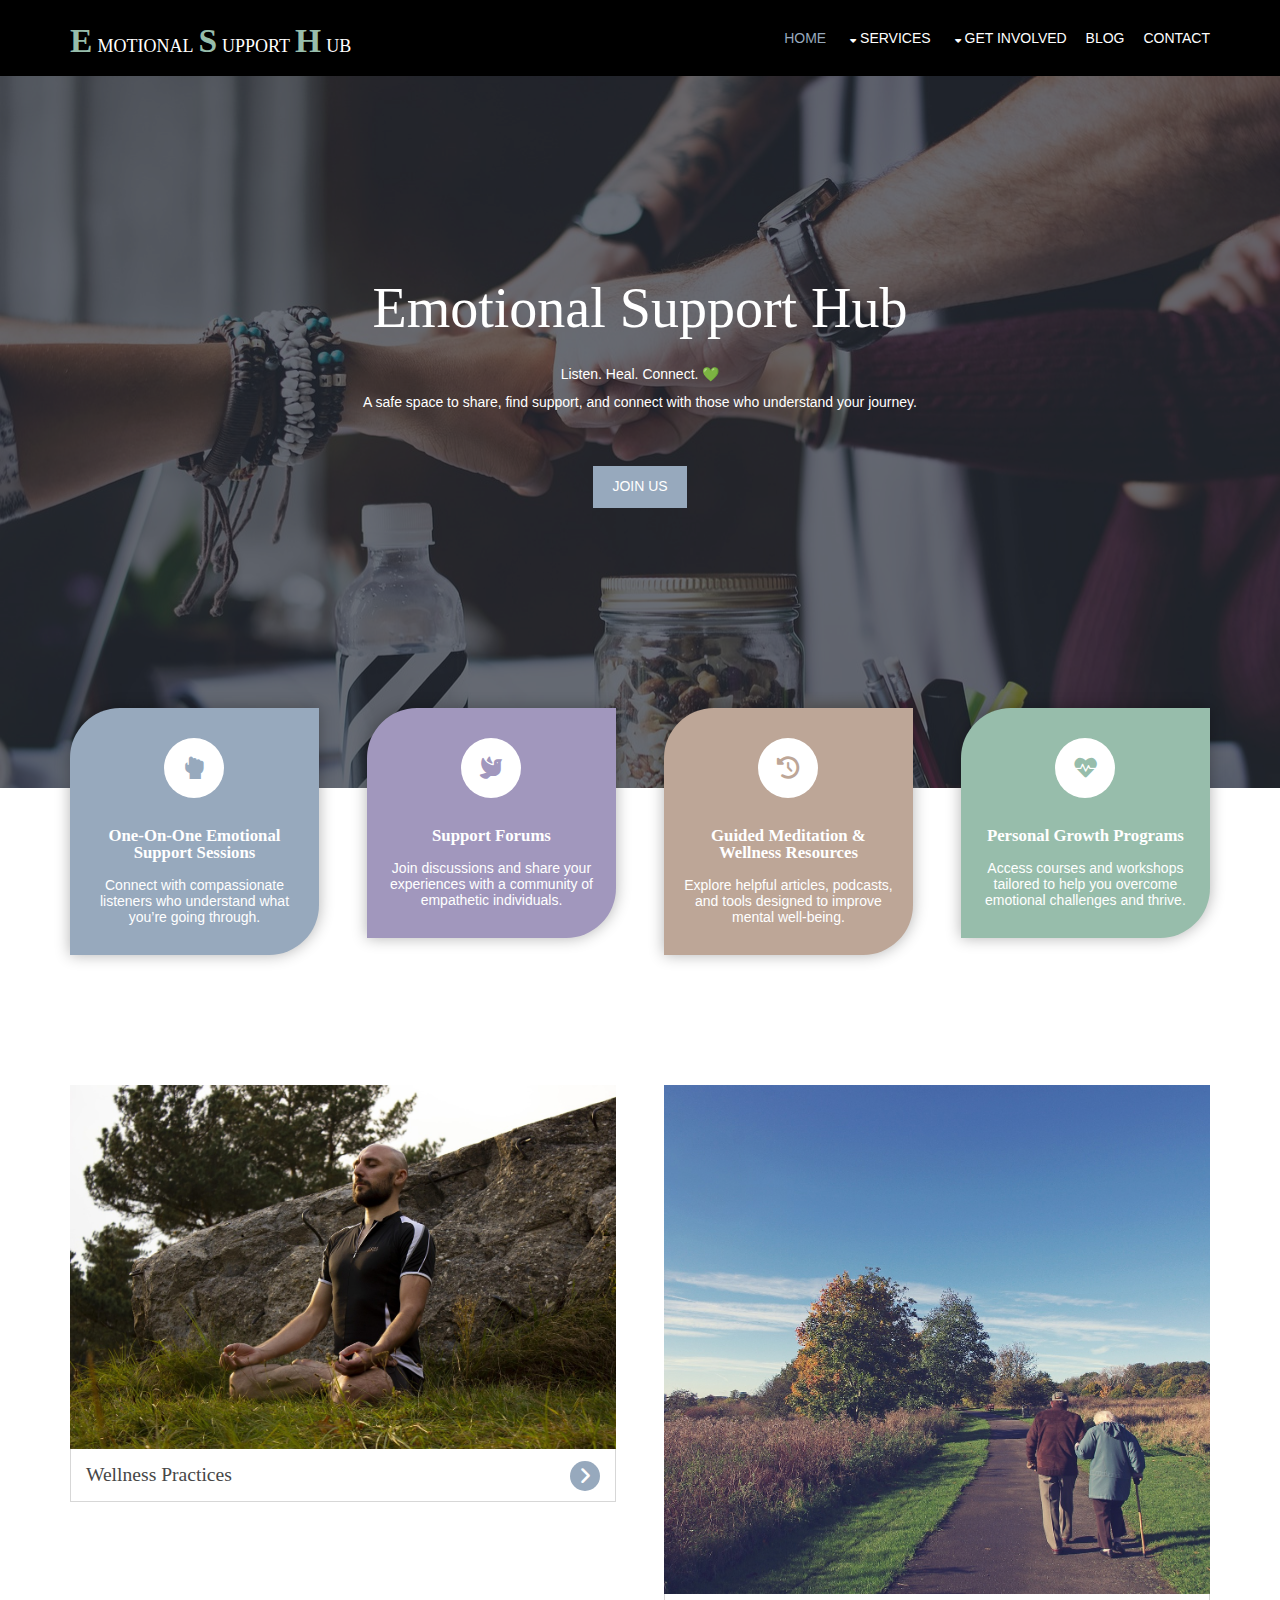
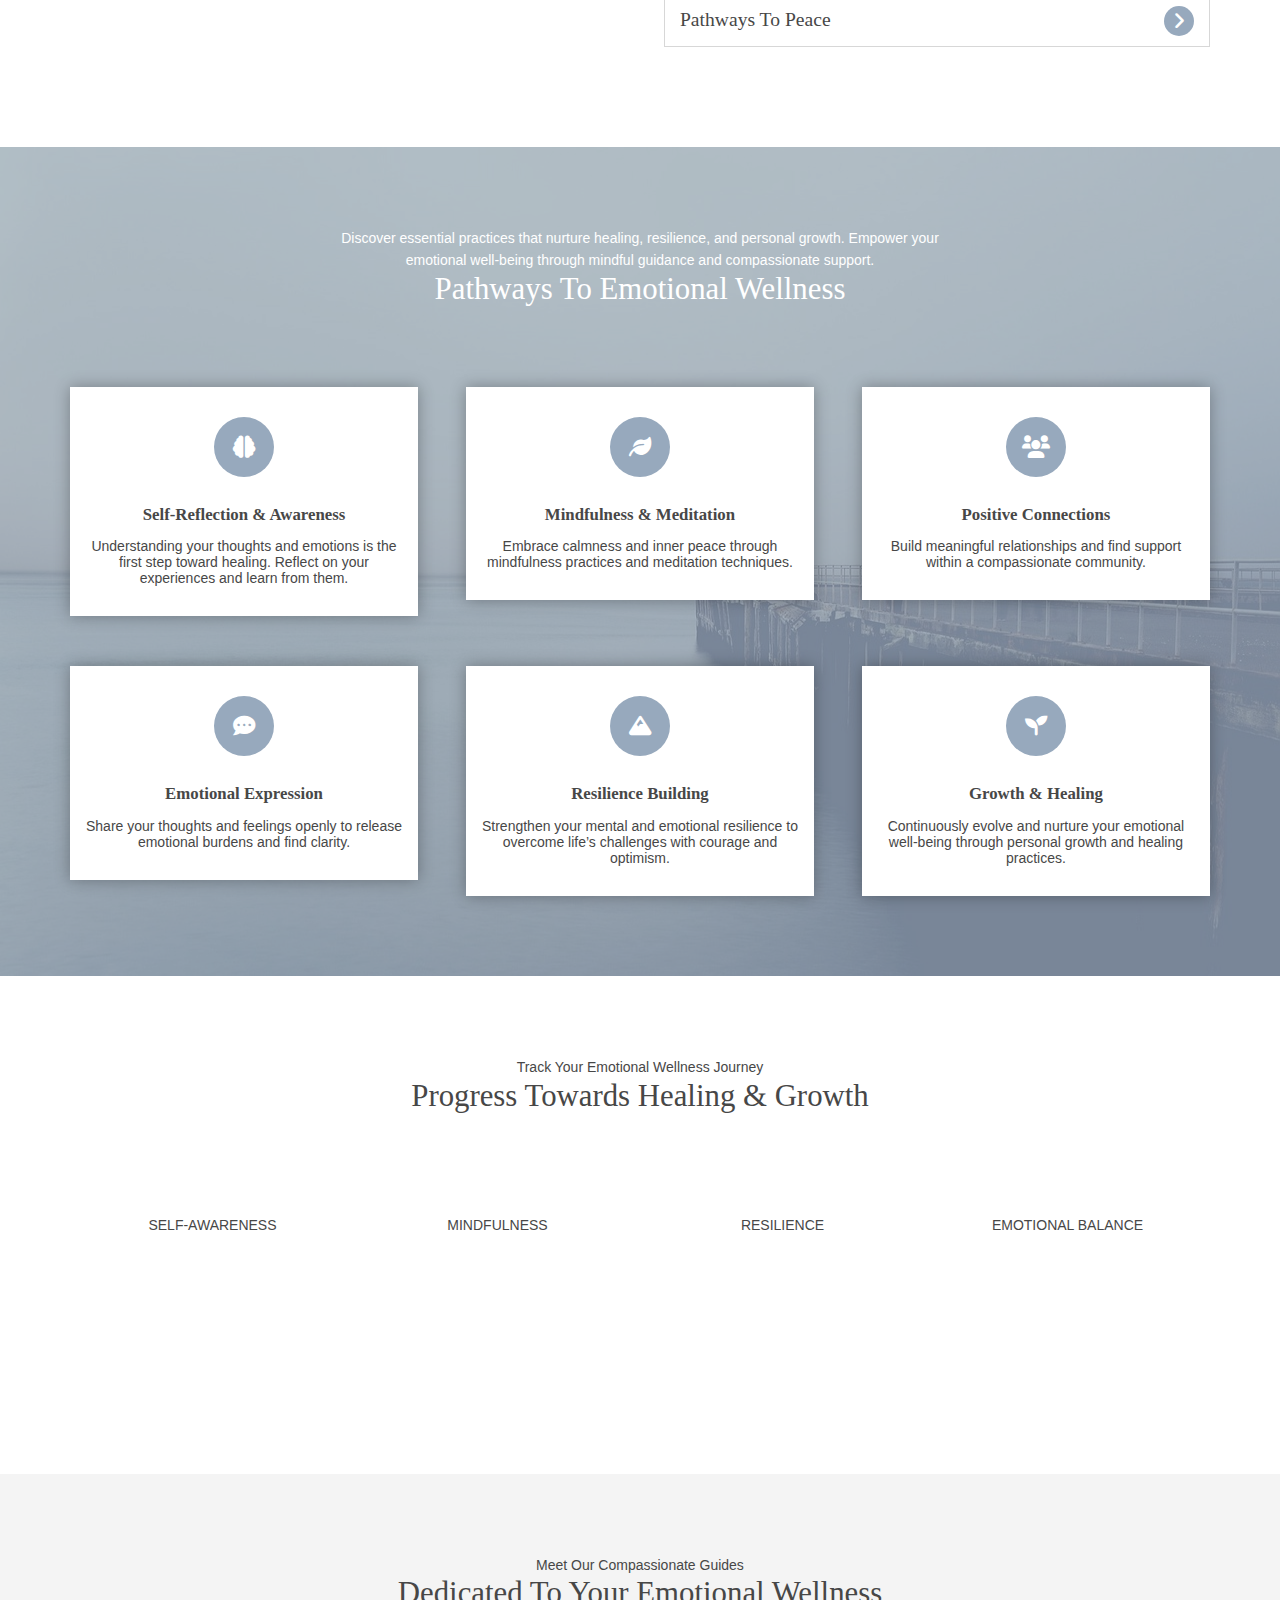
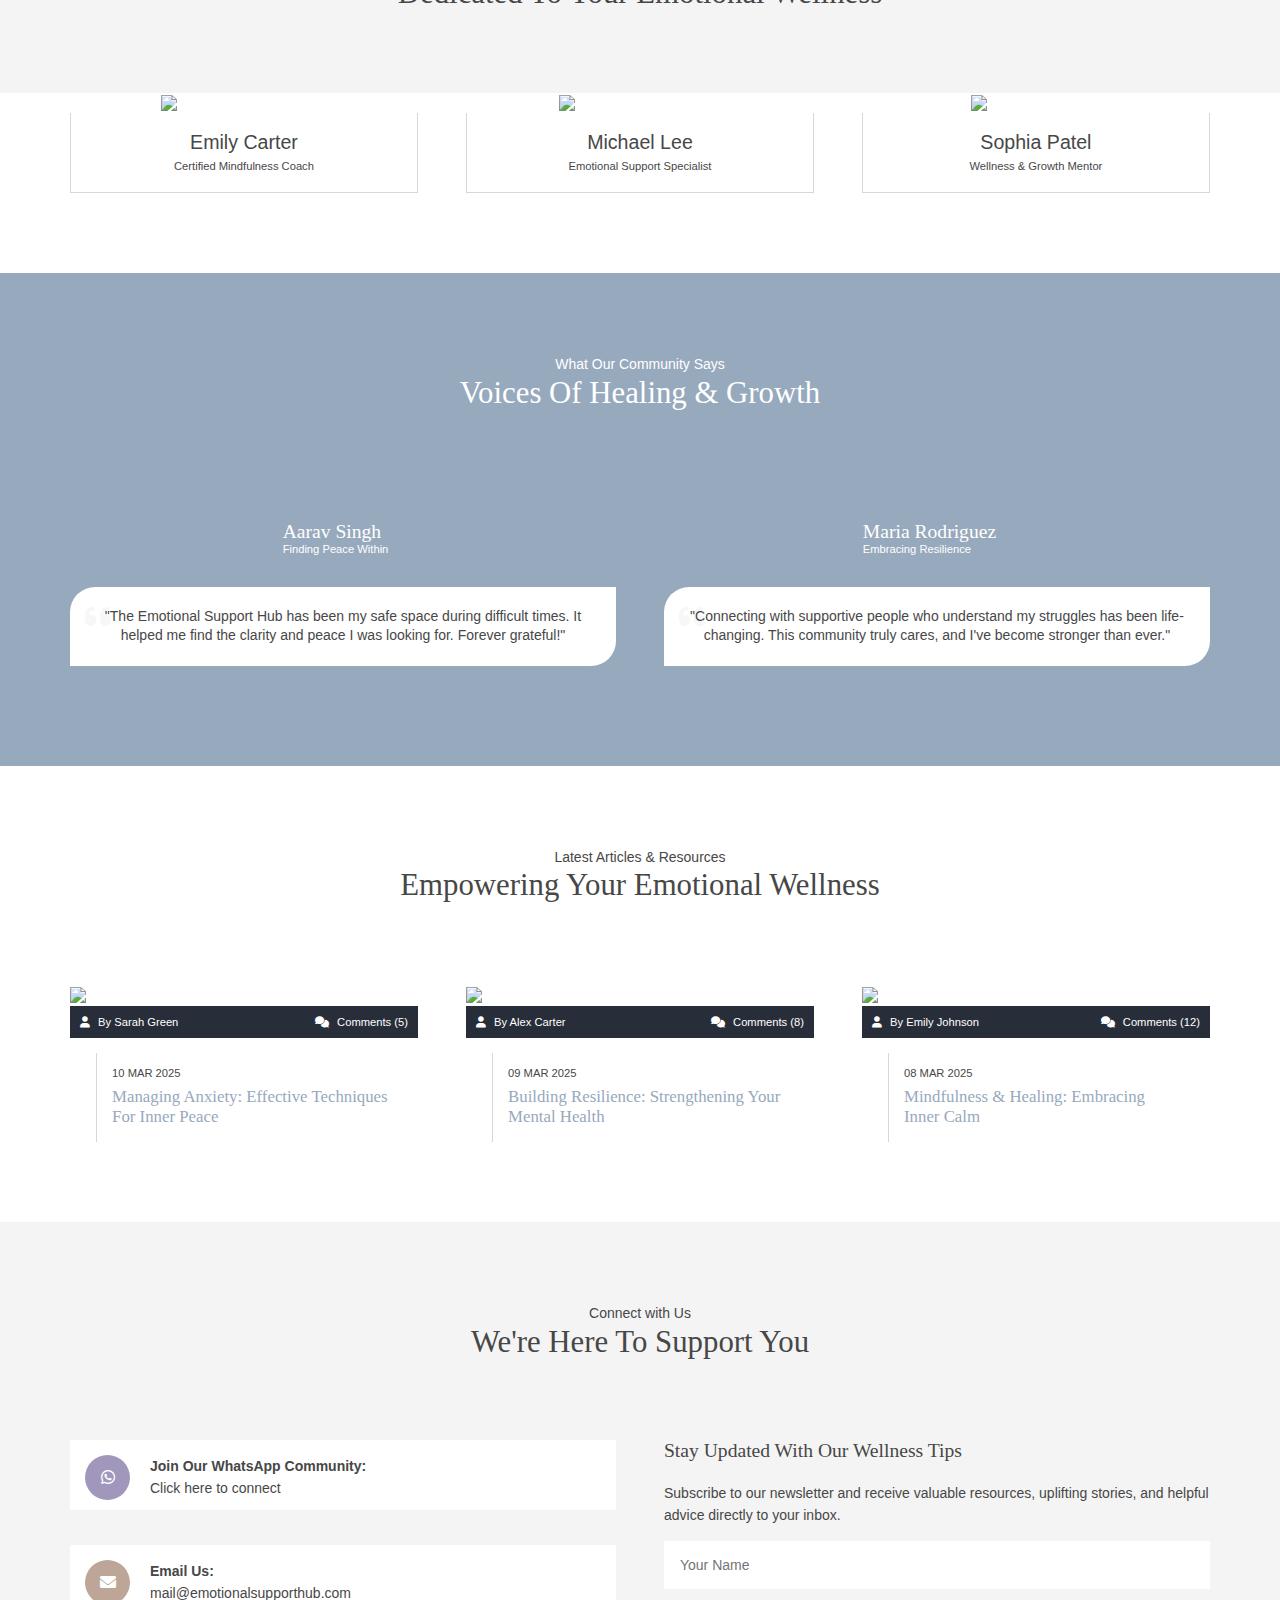
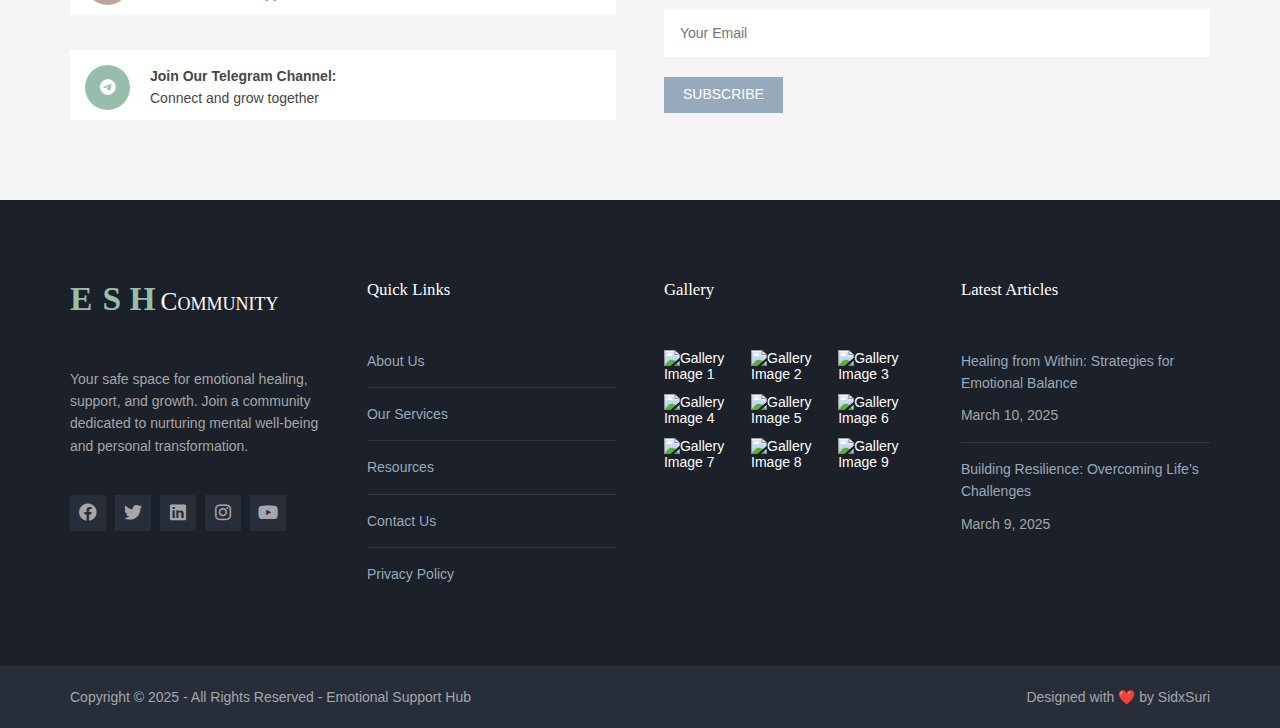
==== commit 7ae4d1fe: "12345" ====
--- a/index.html
+++ b/index.html
@@ -92,7 +92,7 @@
     <div class="clear"></div>
   </main>
 </div>
-<div class="bgded overlay light" style="background-image:url('01.png');">
+<div class="bgded overlay light" style="background-image:url('images/bannermiddle.jpg');">
   <section id="services" class="hoc container clear"> 
     <div class="sectiontitle">
       <p class="nospace font-xs">Discover essential practices that nurture healing, resilience, and personal growth. Empower your emotional well-being through mindful guidance and compassionate support.</p>
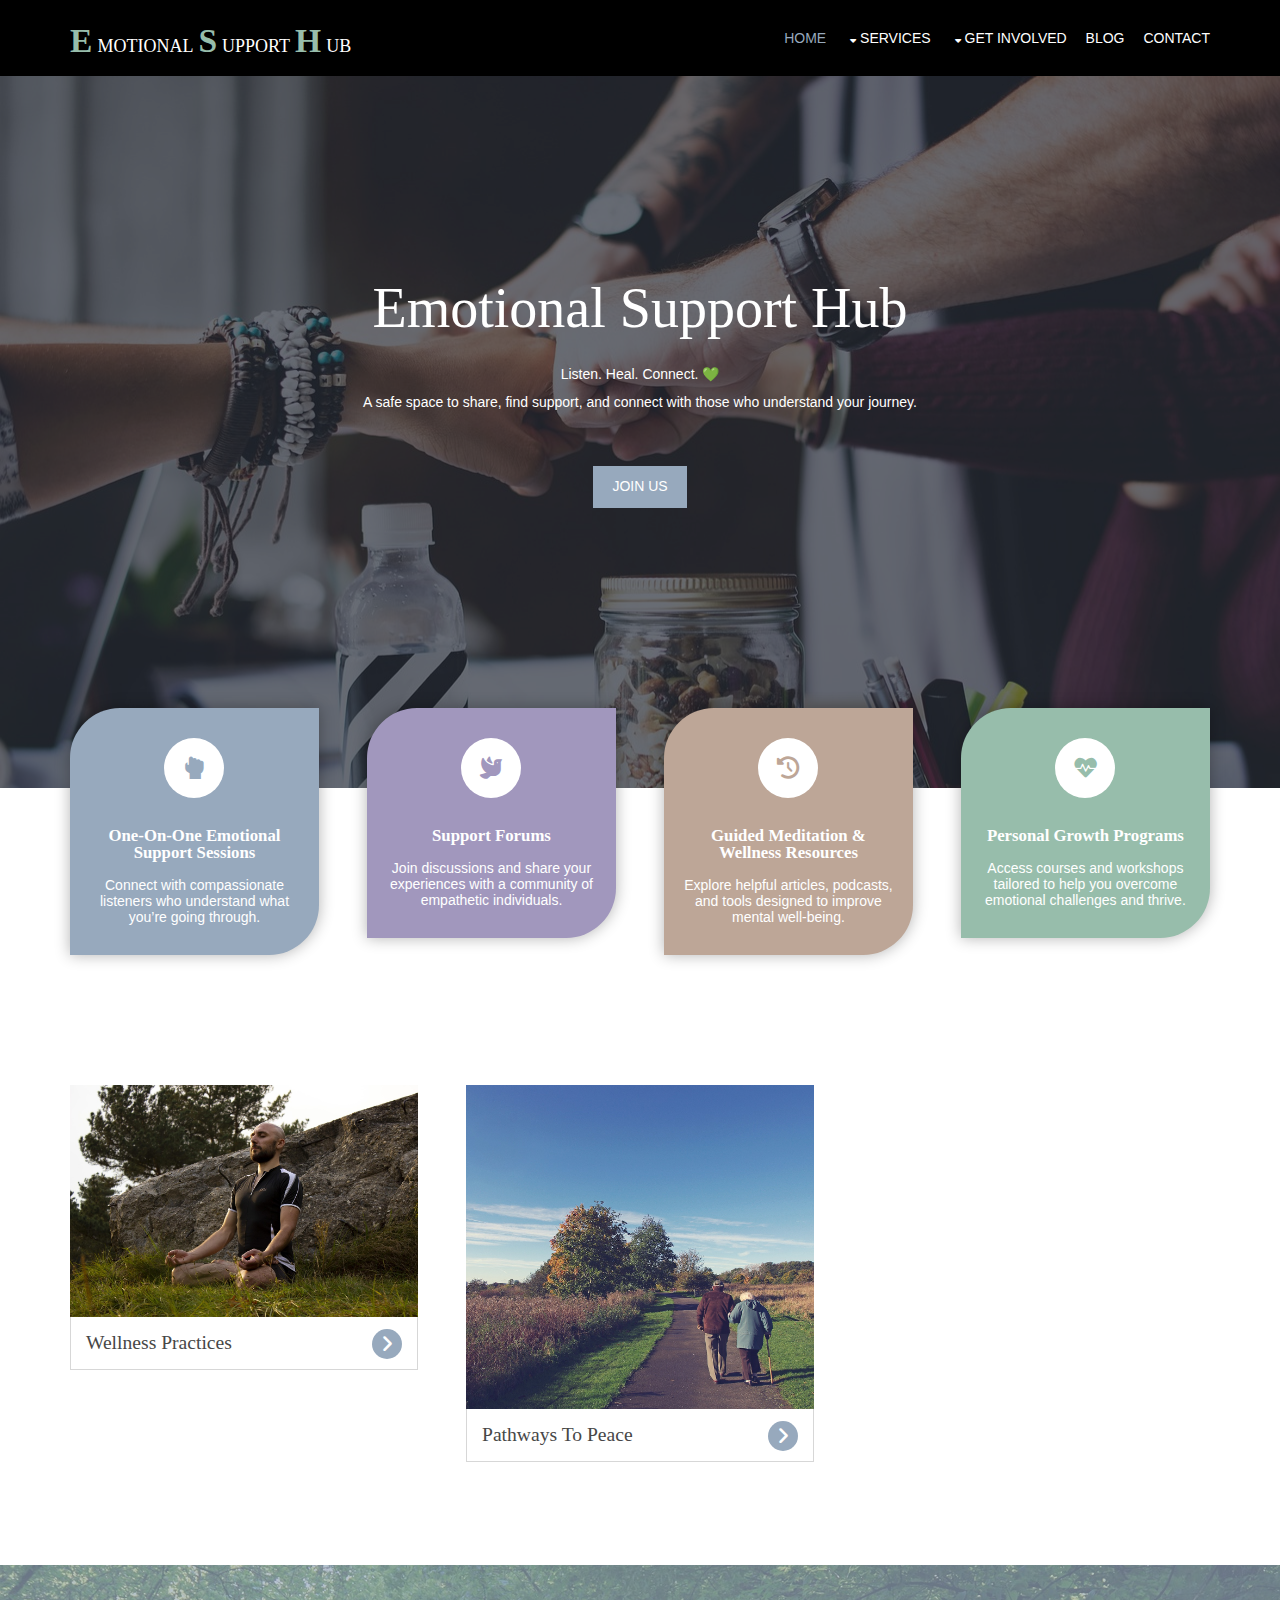
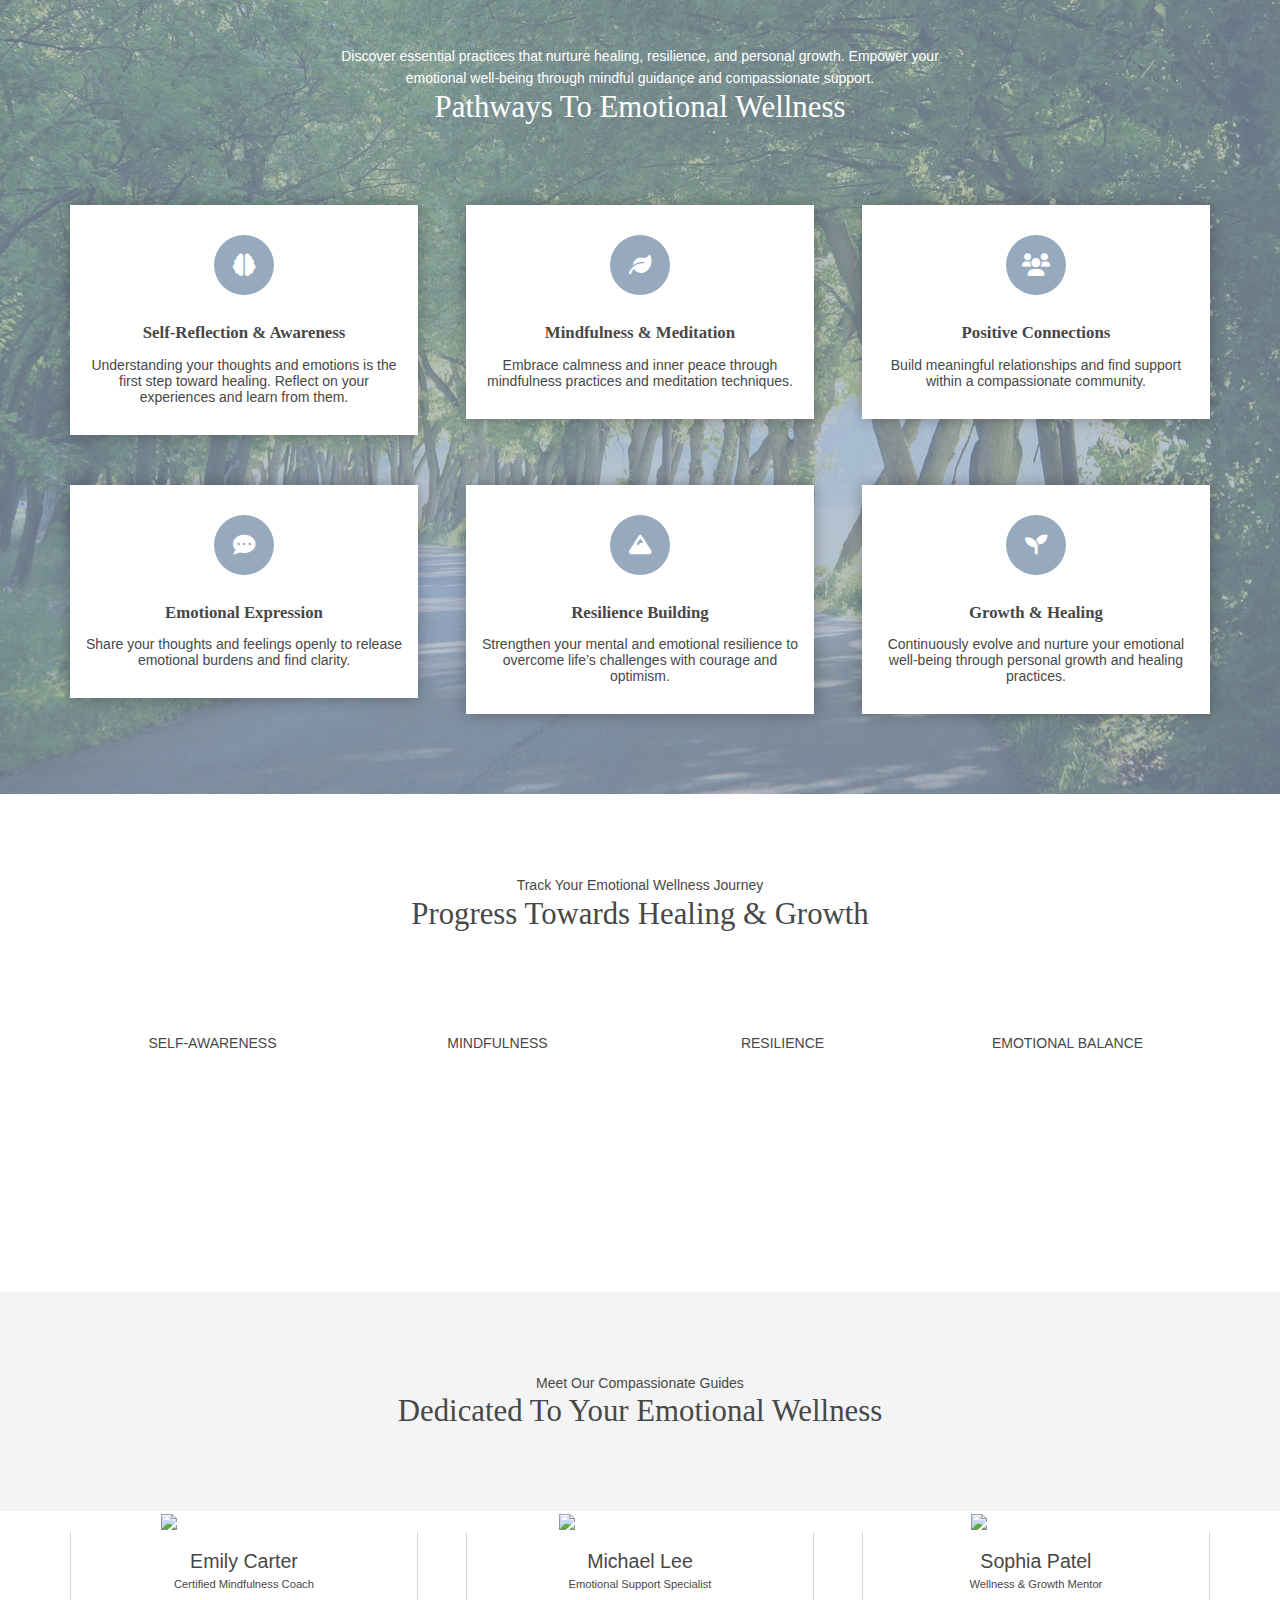
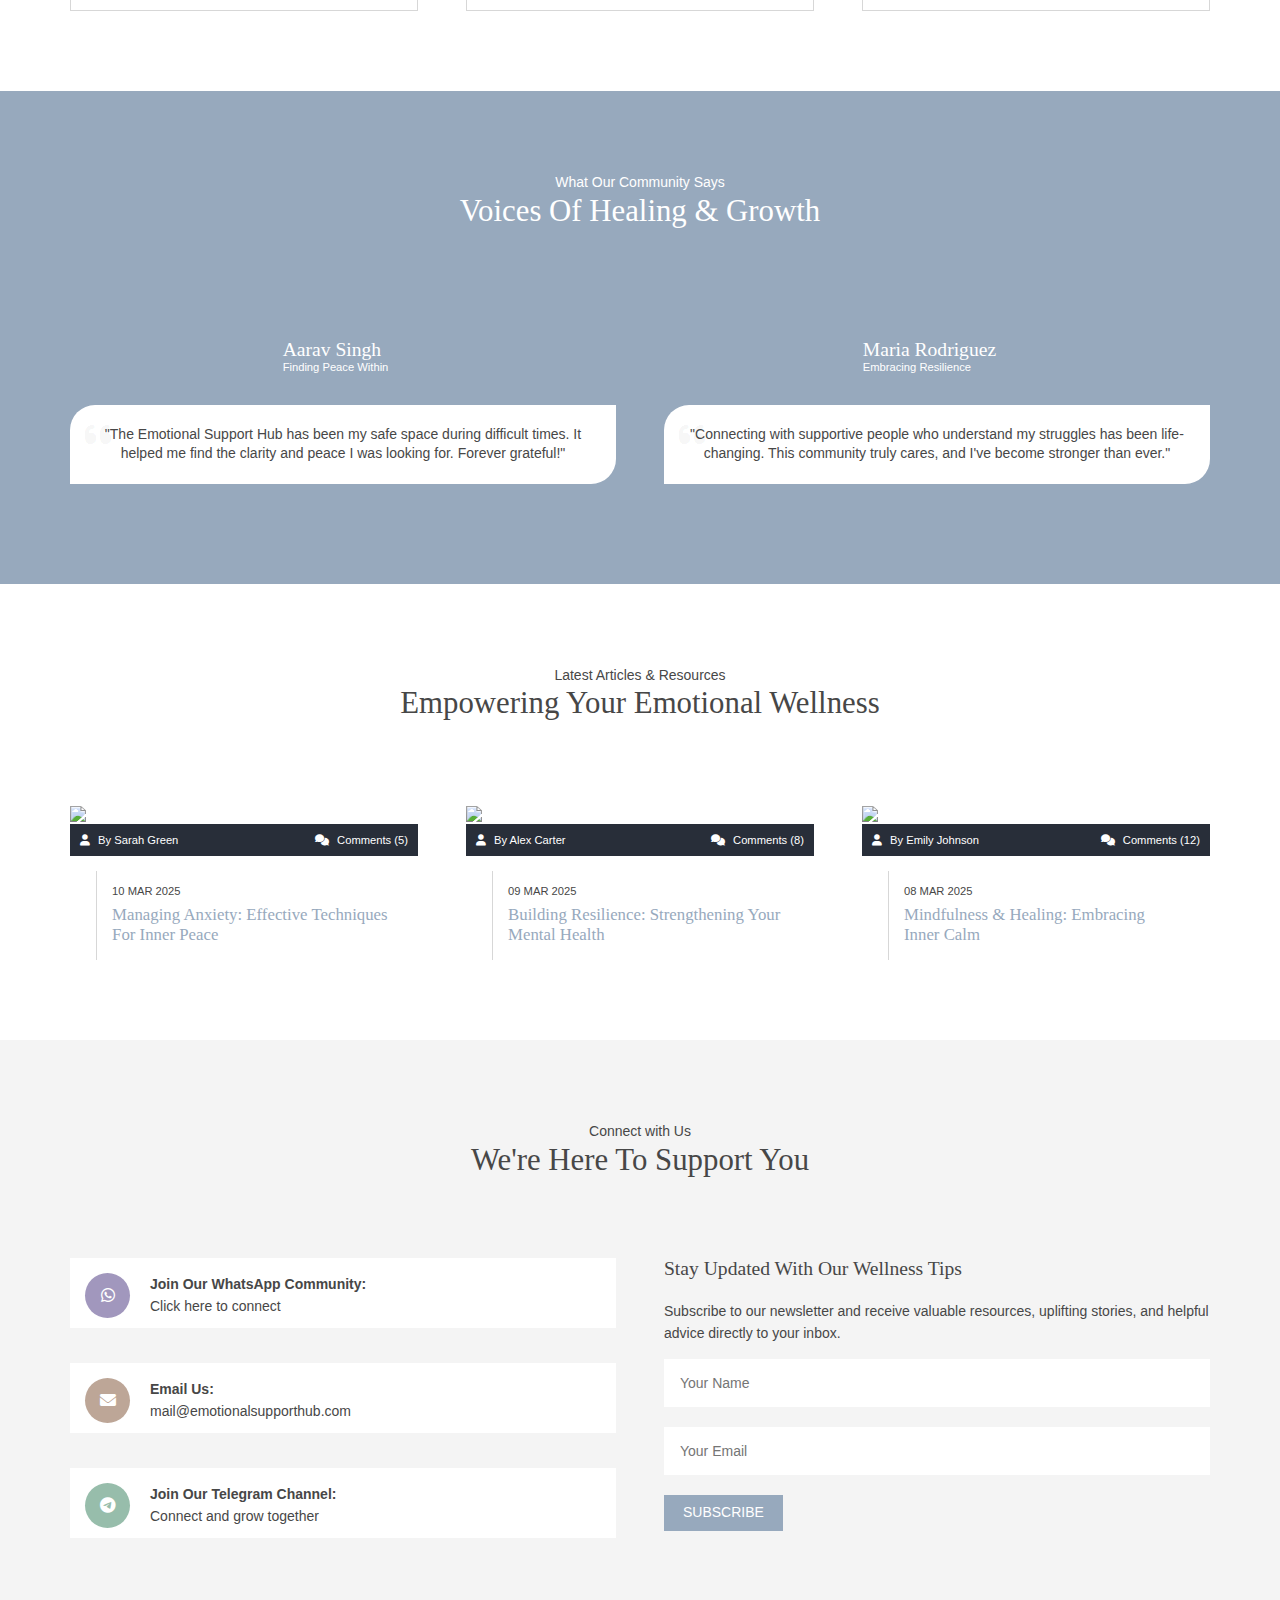
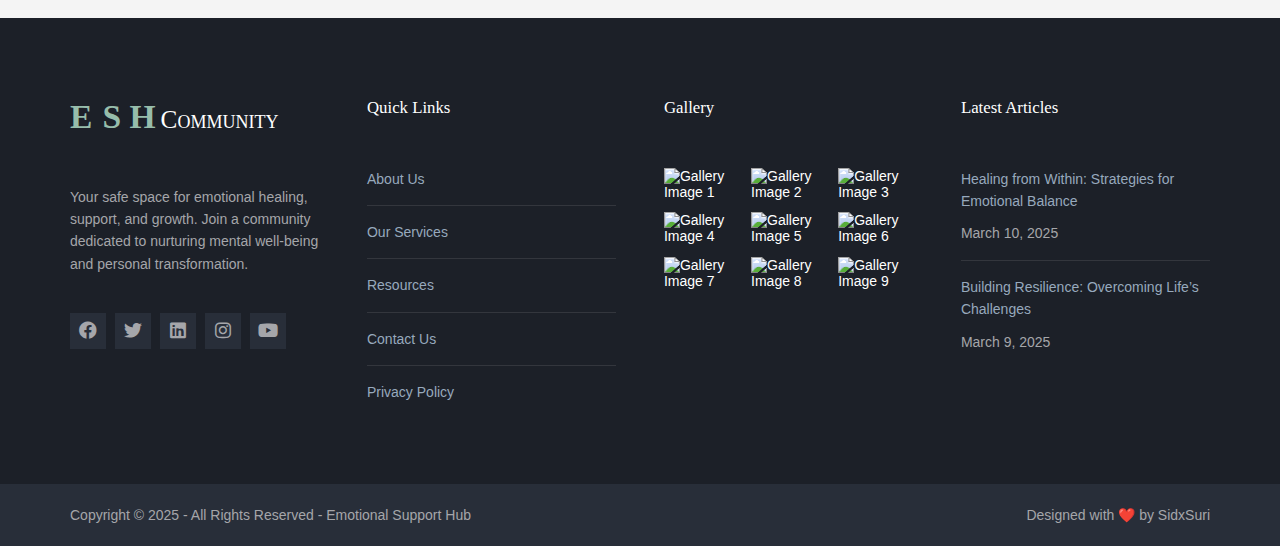
==== commit 2432e53d: "12345" ====
--- a/index.html
+++ b/index.html
@@ -81,10 +81,10 @@
       </ul>
     </section>
     <section class="group shout">
-      <figure class="one_half first"><img src="images/imageone.jpg" alt="">
+      <figure class="one_half first" style="width: 348px; height: 400px;"><img src="images/imageone.jpg" alt="">
         <figcaption class="heading"><a href="#">Wellness Practices</a></figcaption>
       </figure>
-      <figure class="one_half"><img src="images/imagetwo.jpg" alt="">
+      <figure class="one_half" style="width: 348px; height: 400px;"><img src="images/imagetwo.jpg" alt="">
         <figcaption class="heading"><a href="#">Pathways to Peace</a></figcaption>
       </figure>
     </section>
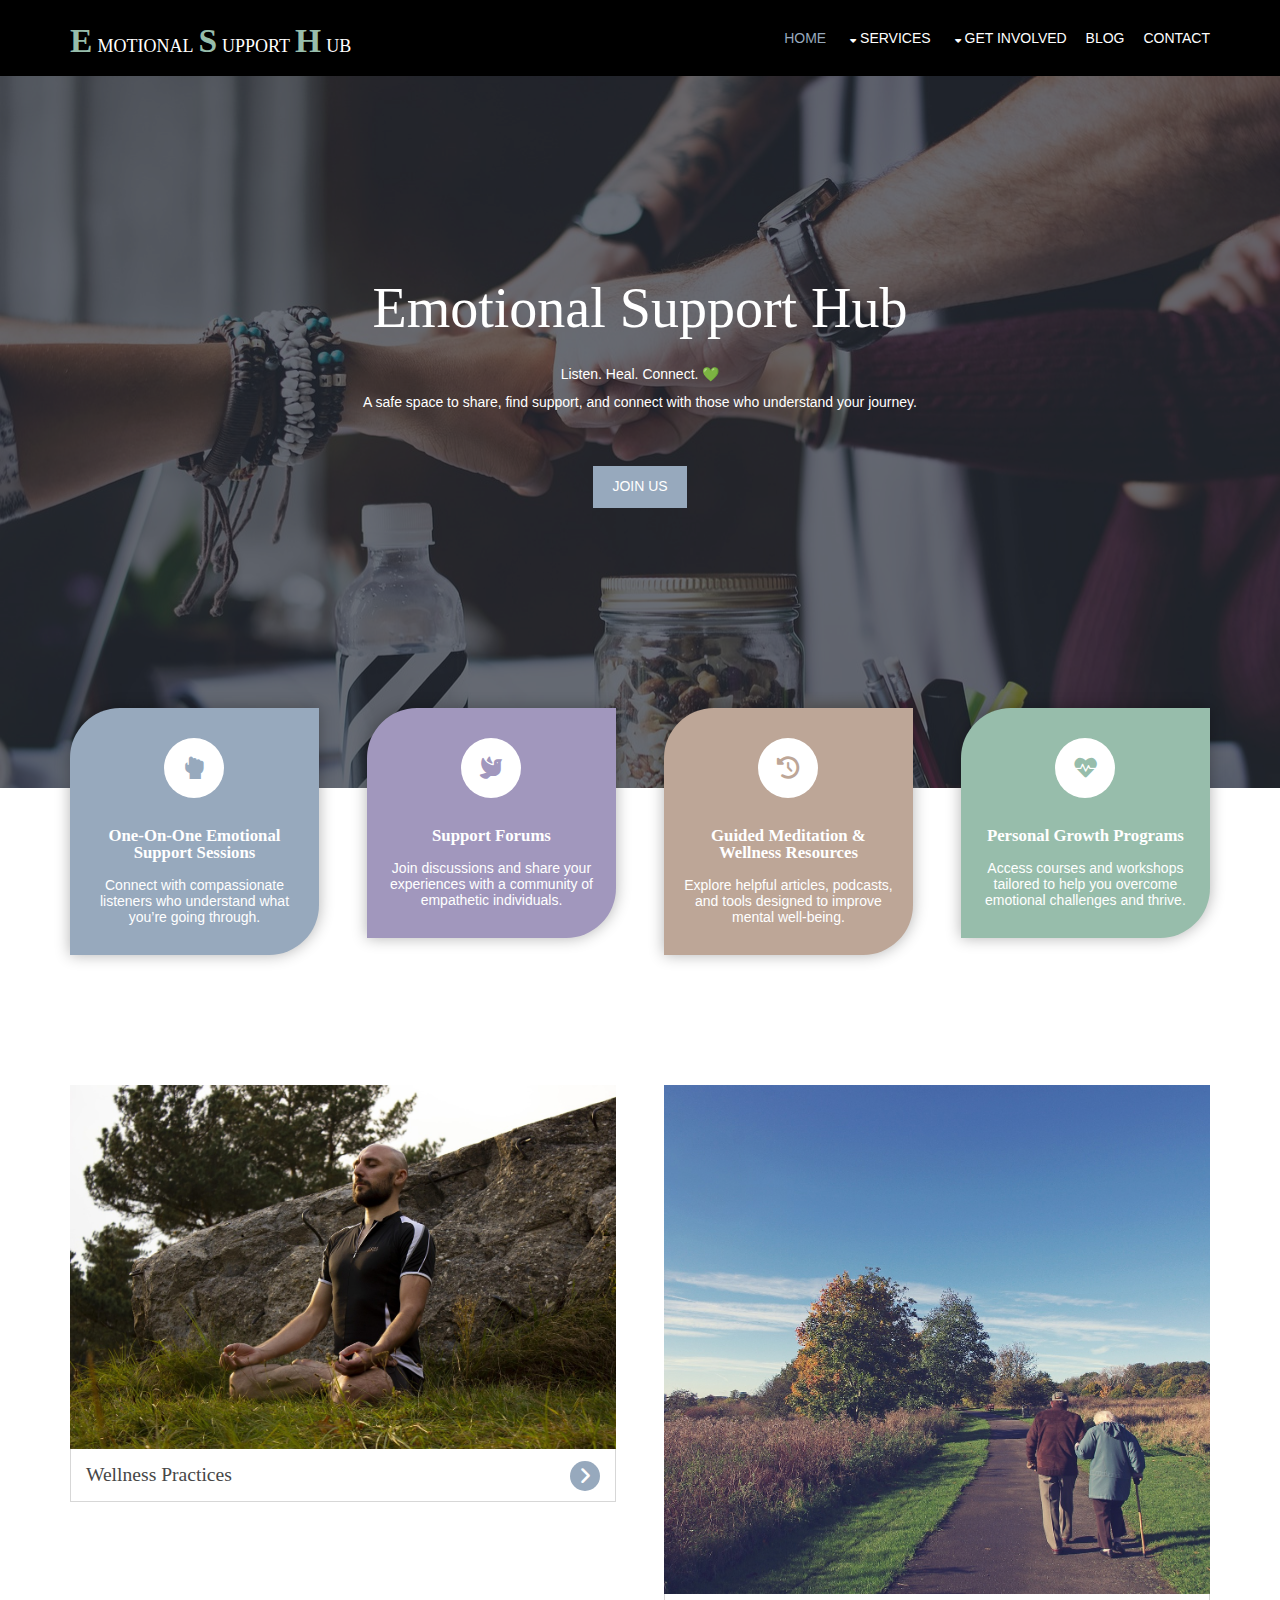
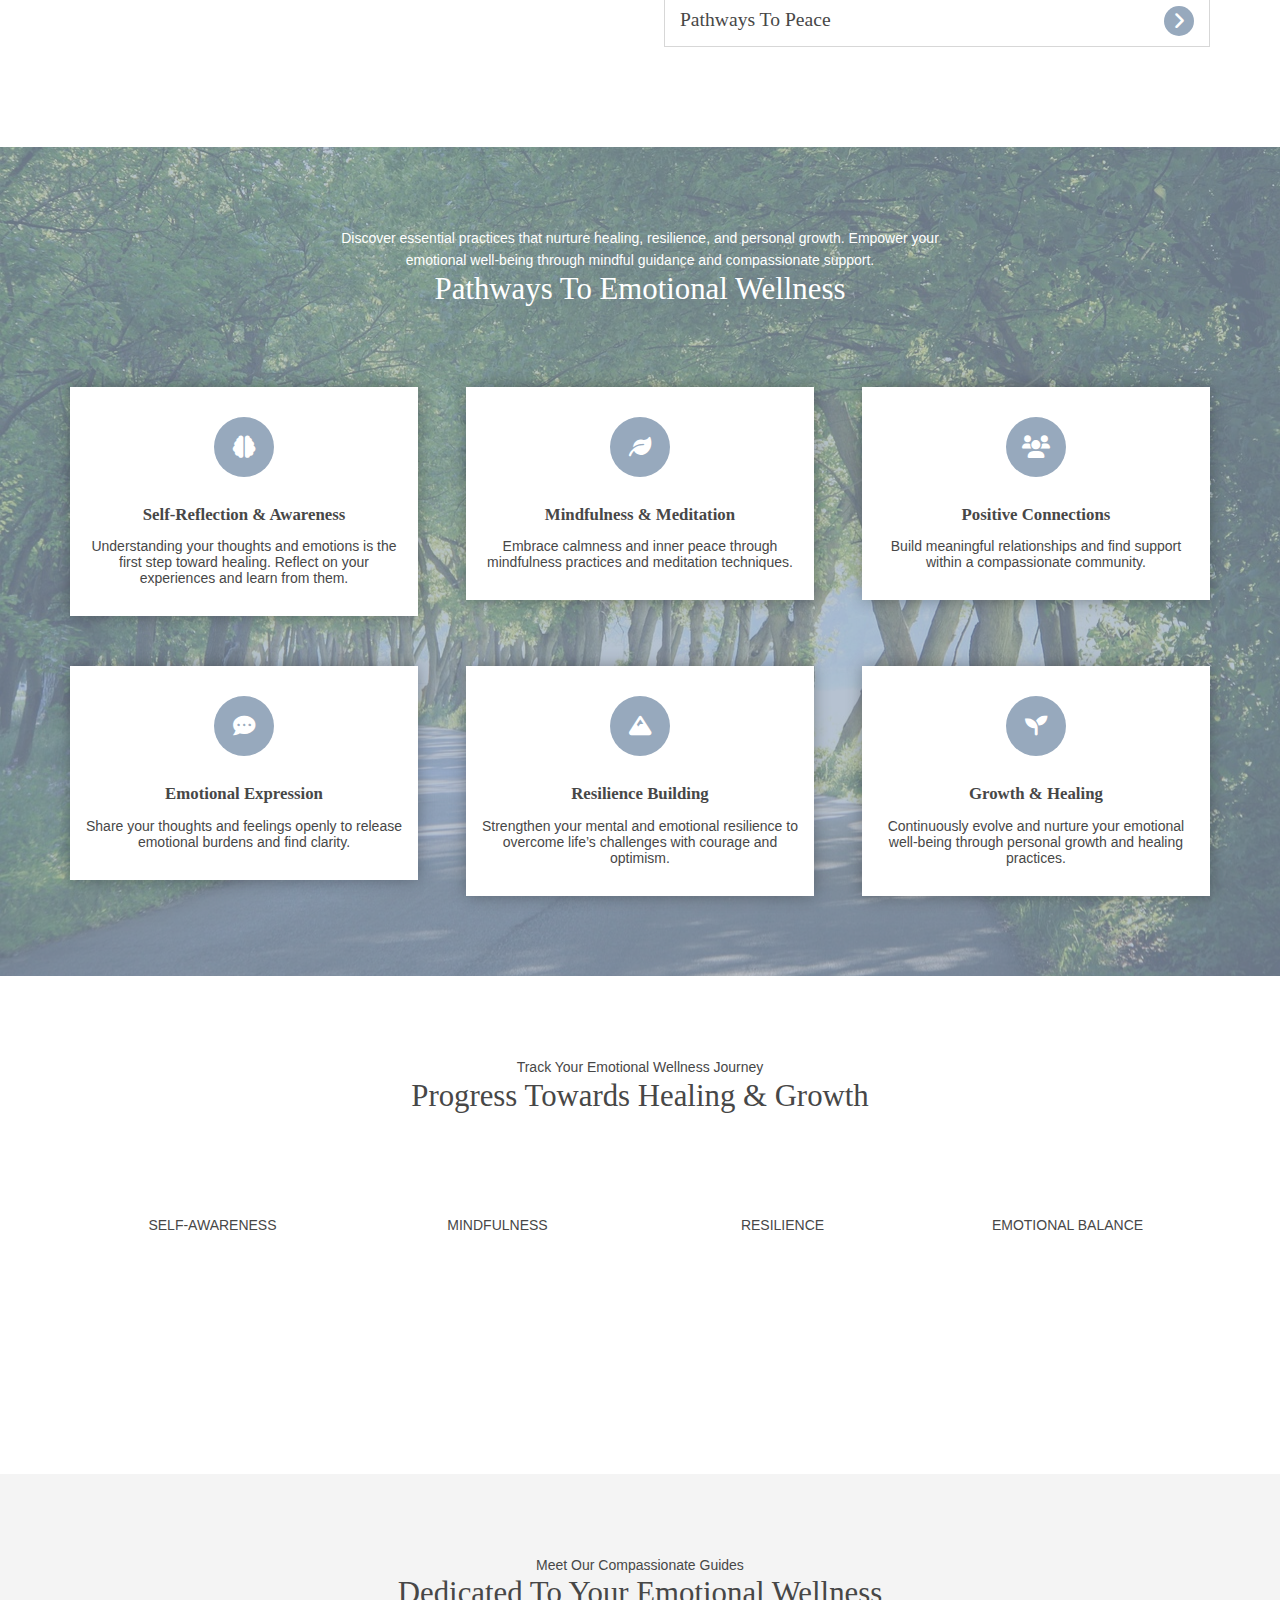
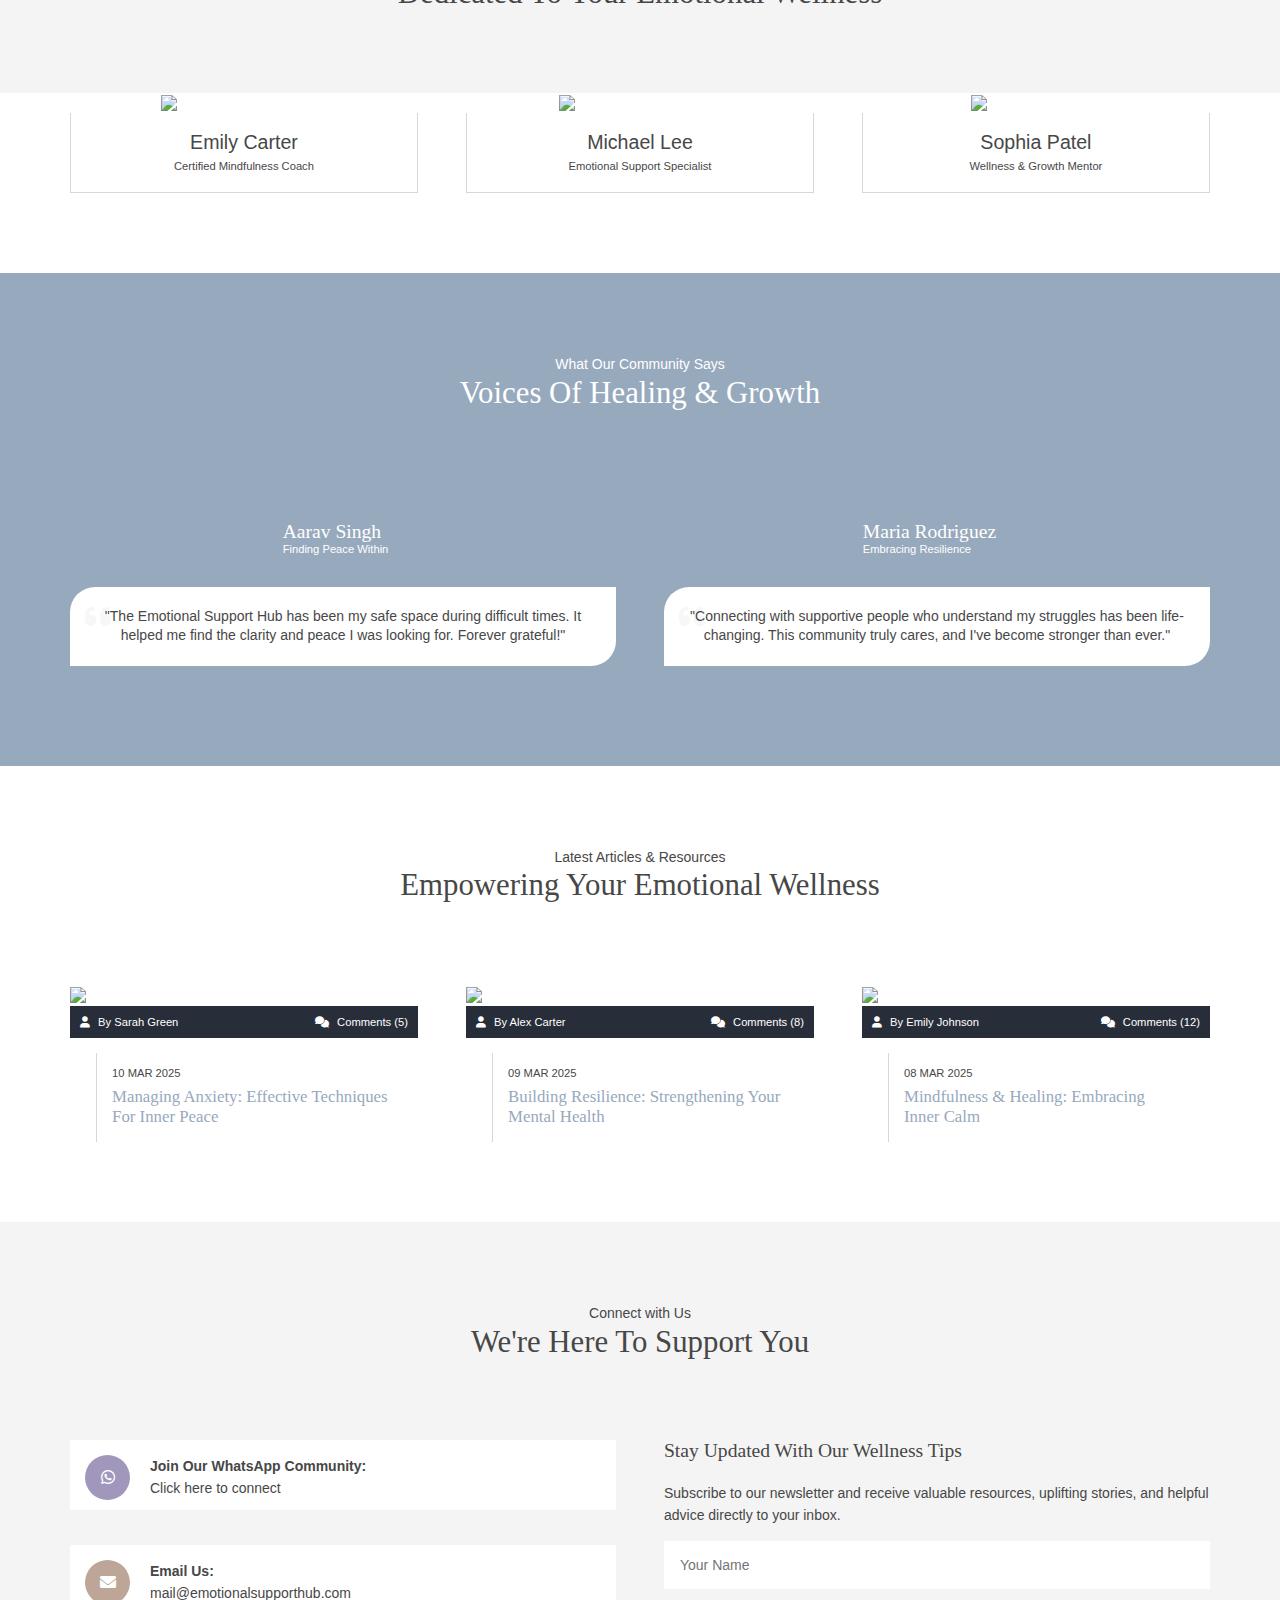
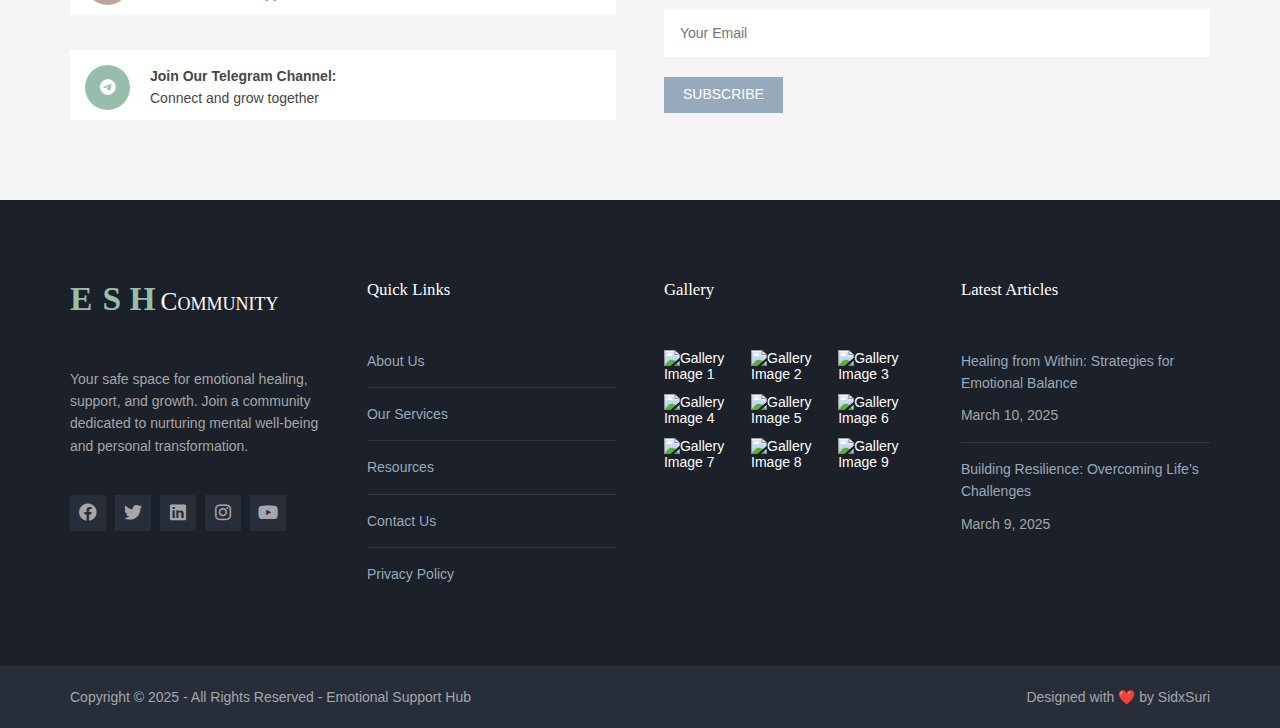
==== commit 0393a413: "12" ====
--- a/index.html
+++ b/index.html
@@ -81,10 +81,10 @@
       </ul>
     </section>
     <section class="group shout">
-      <figure class="one_half first" style="width: 348px; height: 400px;"><img src="images/imageone.jpg" alt="">
+      <figure class="one_half first"><img src="images/imageone.jpg" alt="">
         <figcaption class="heading"><a href="#">Wellness Practices</a></figcaption>
       </figure>
-      <figure class="one_half" style="width: 348px; height: 400px;"><img src="images/imagetwo.jpg" alt="">
+      <figure class="one_half"><img src="images/imagetwo.jpg" alt="">
         <figcaption class="heading"><a href="#">Pathways to Peace</a></figcaption>
       </figure>
     </section>
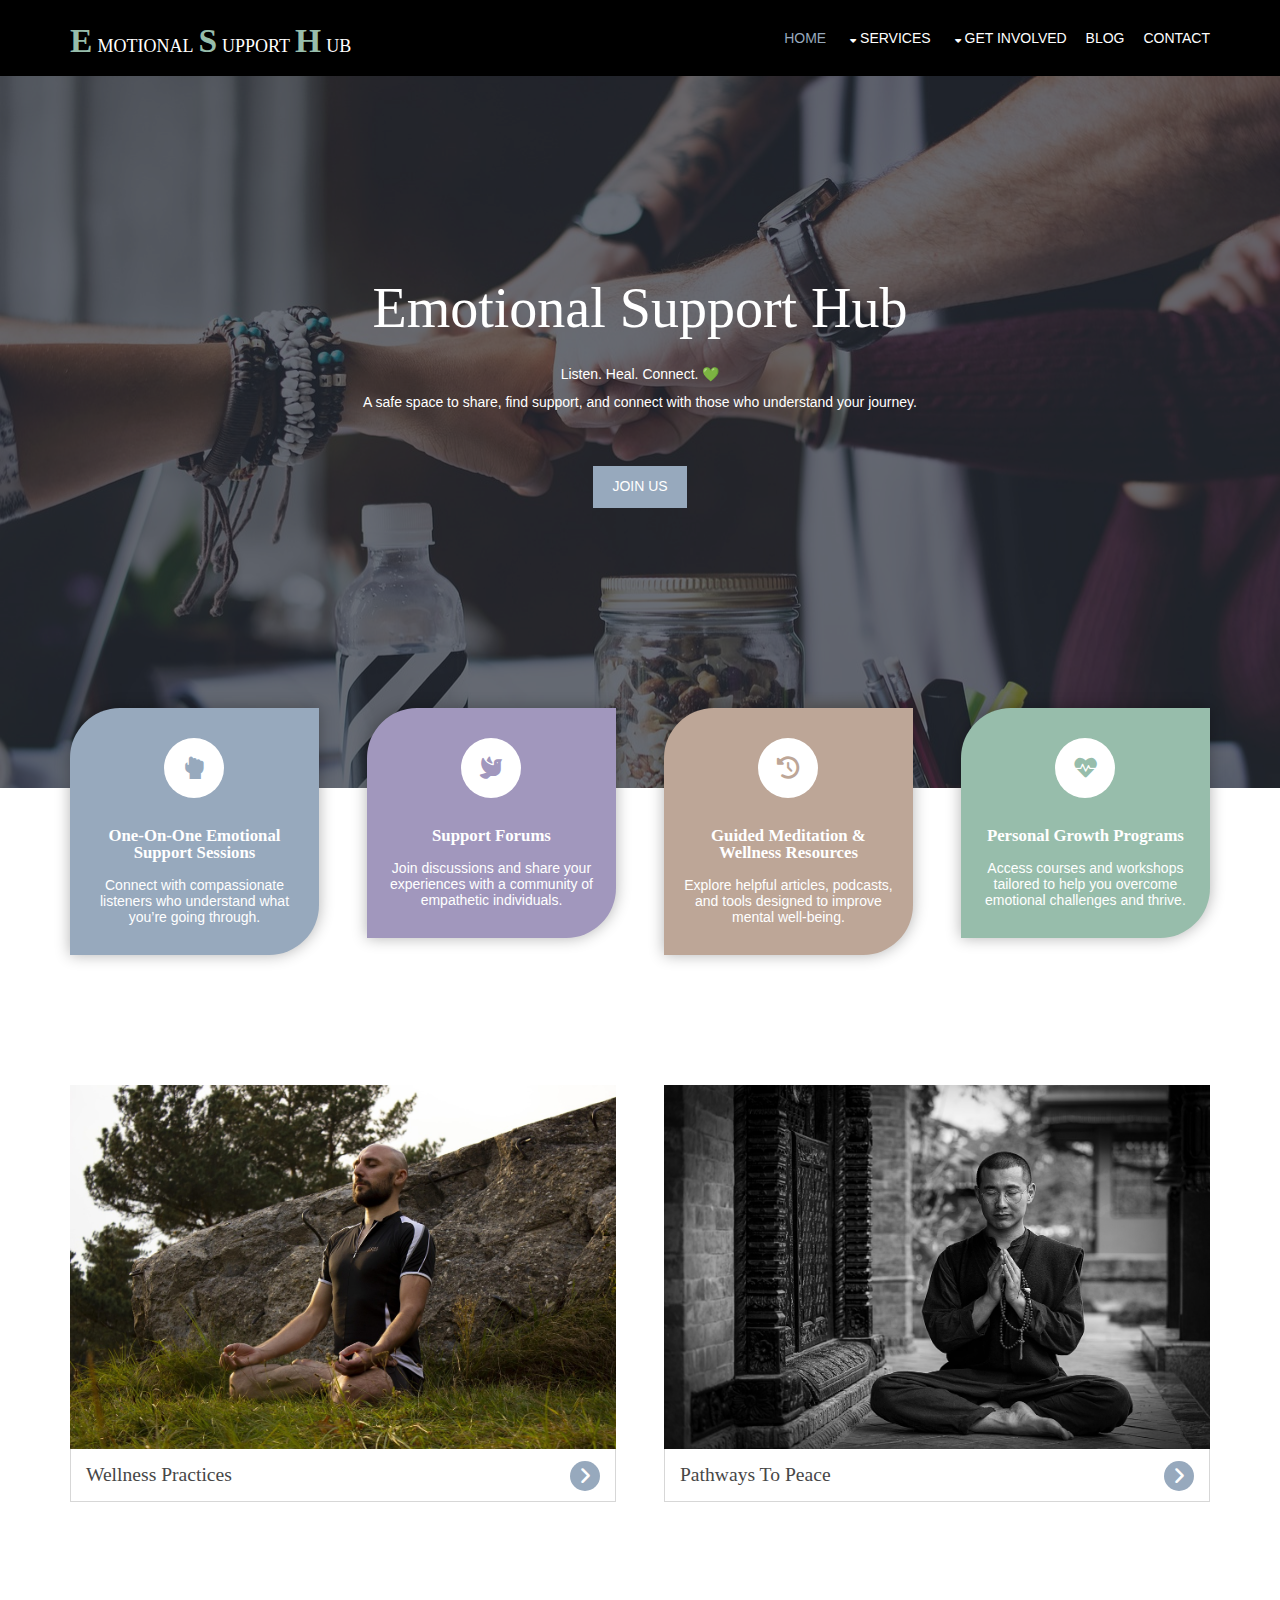
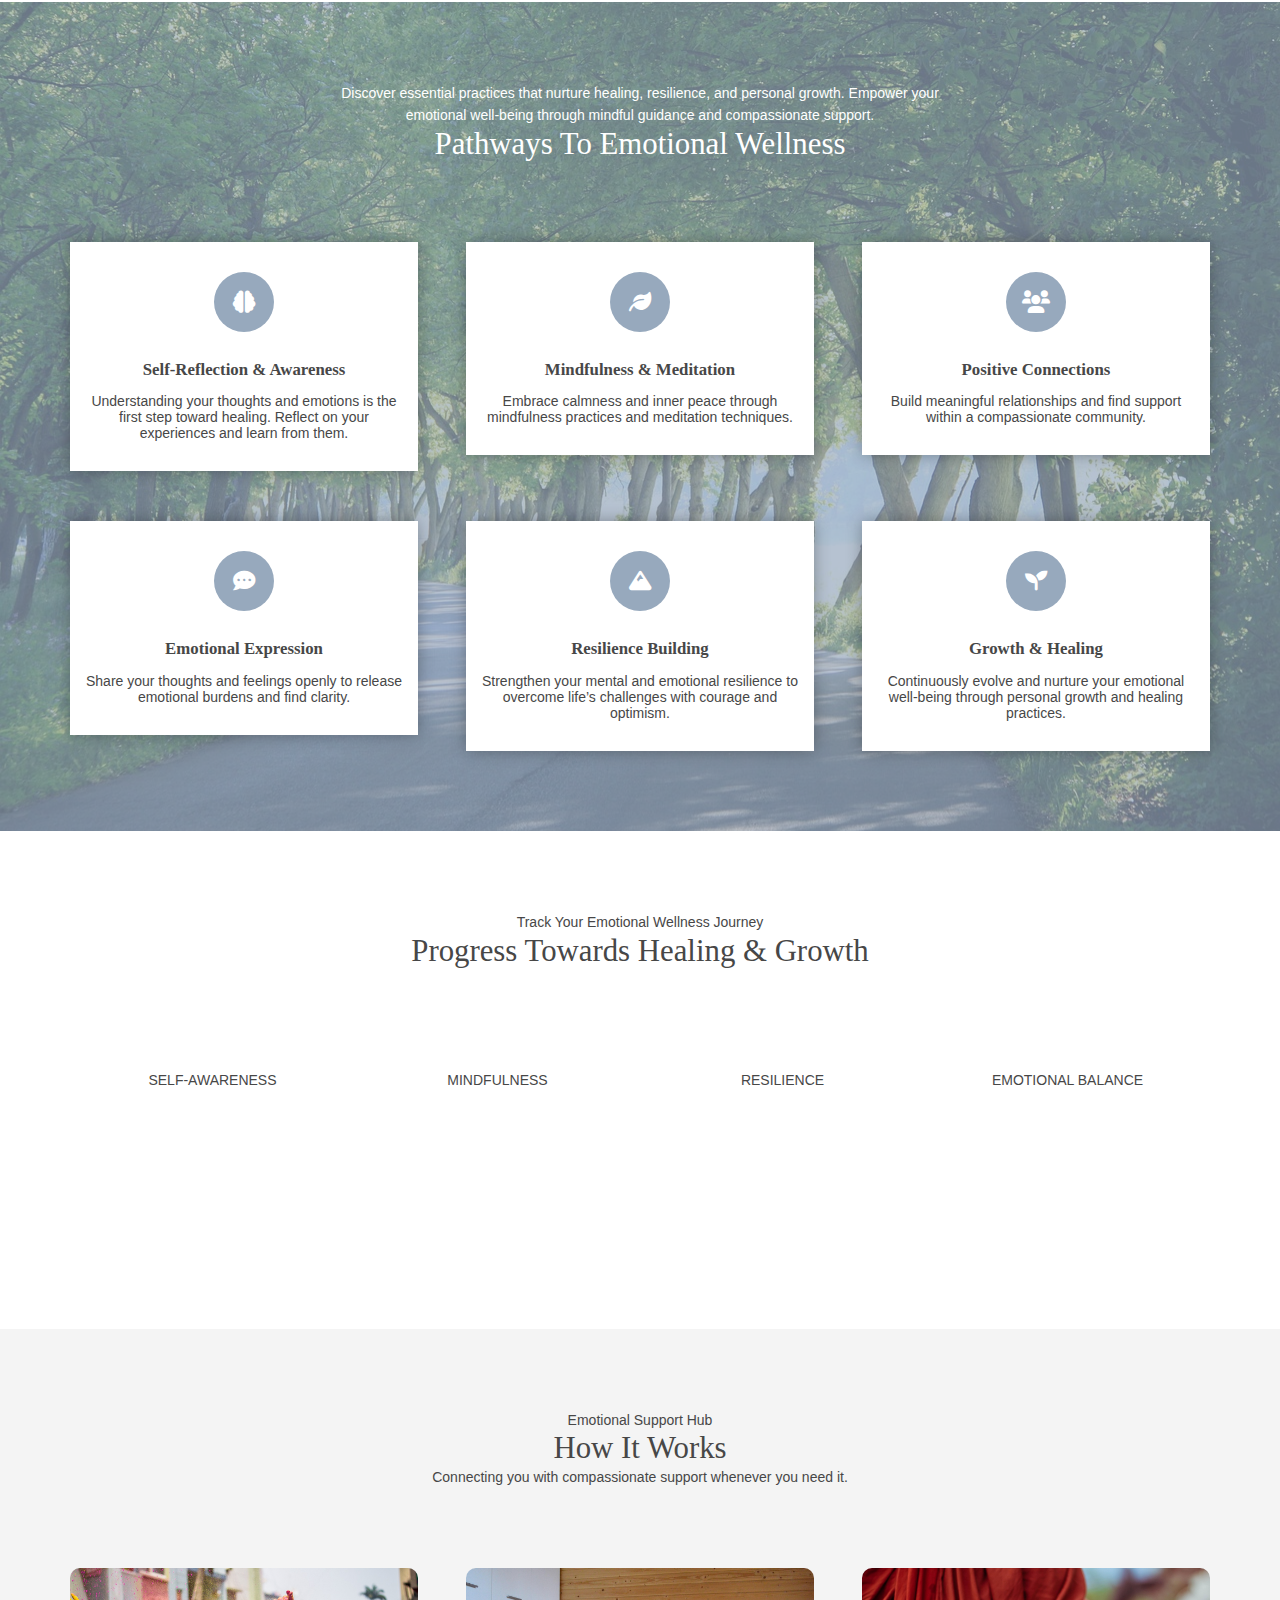
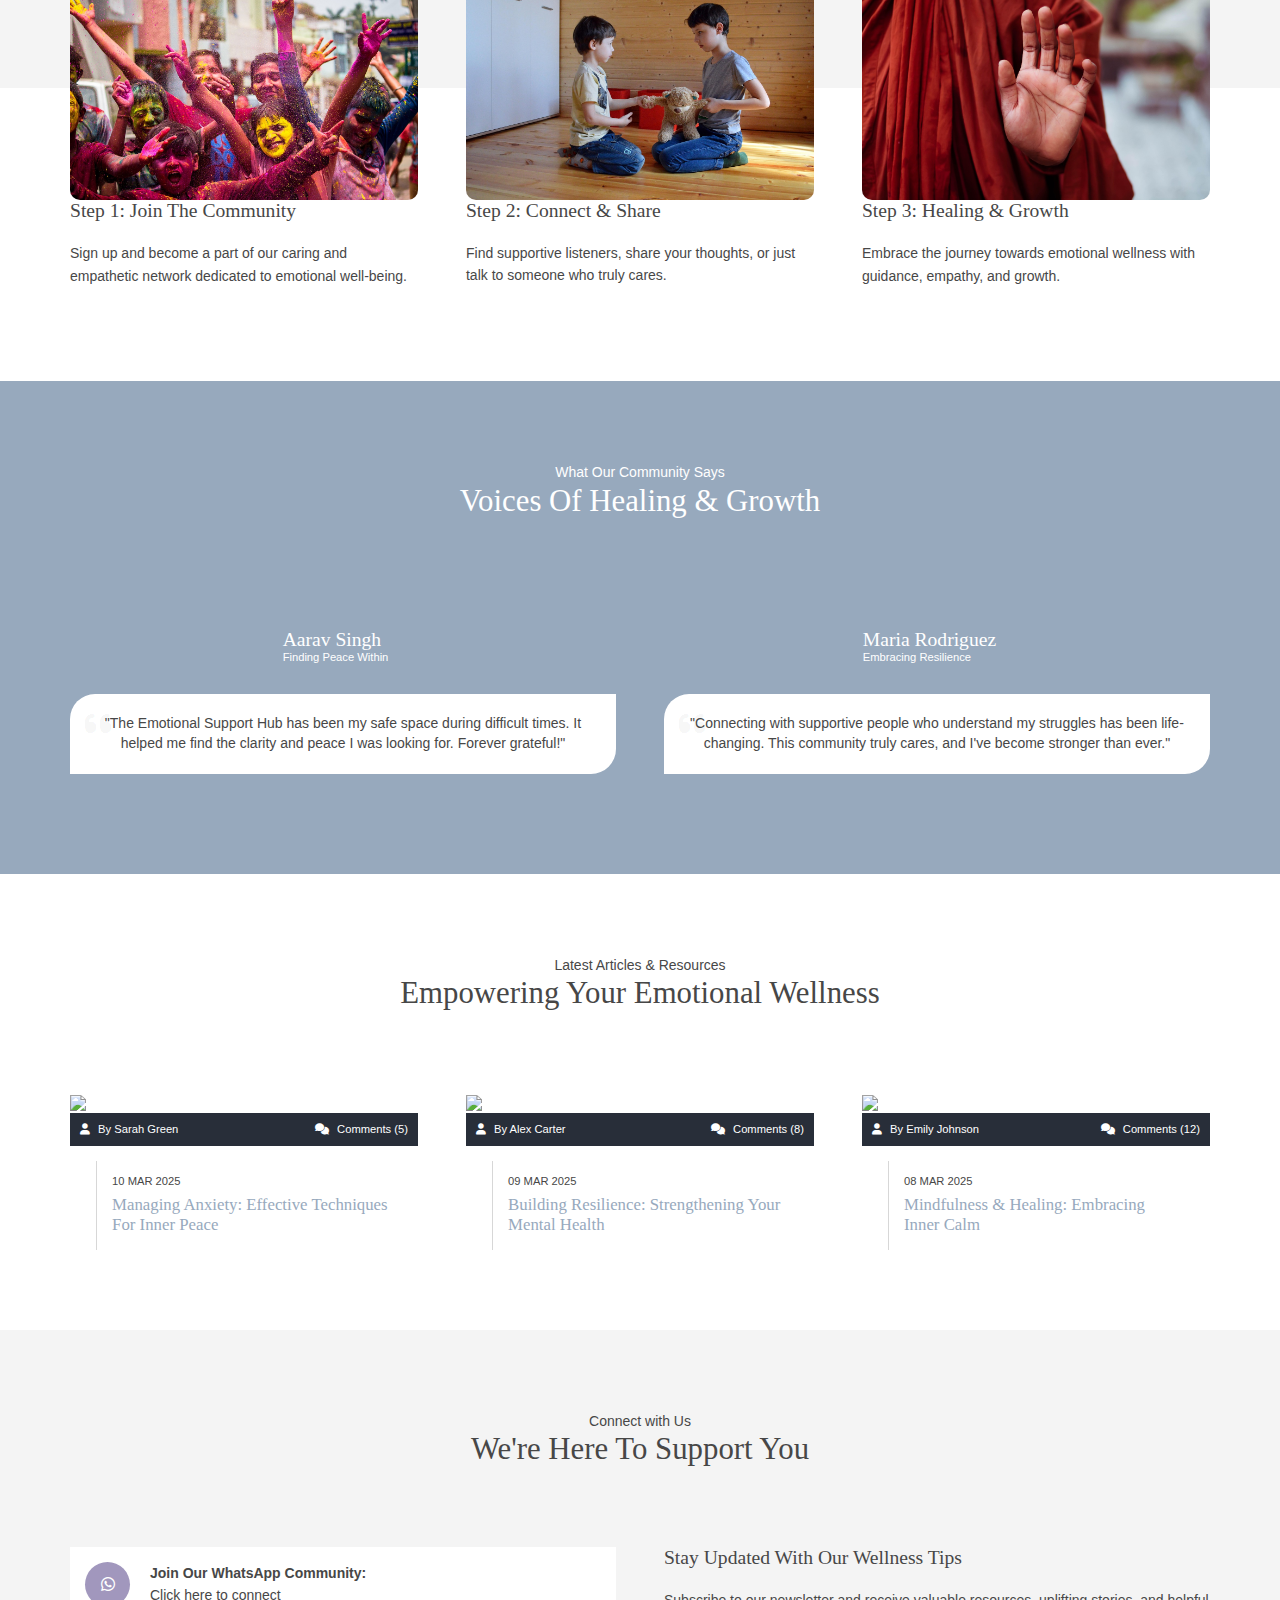
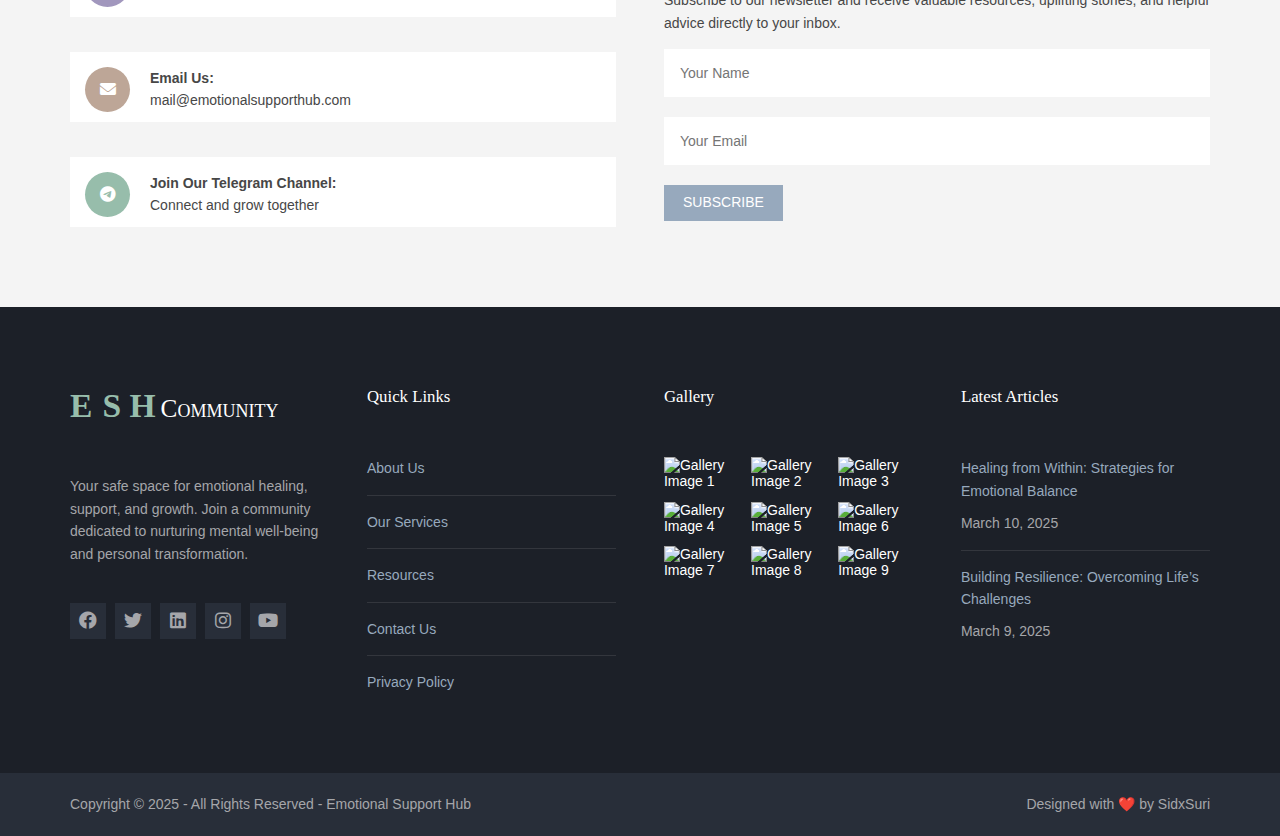
==== commit 76d5a557: "123" ====
--- a/index.html
+++ b/index.html
@@ -19,11 +19,11 @@
         <li class="active"><a href="index.html">Home</a></li>
         <li><a class="drop" href="#">Services</a>
           <ul>
-            <li><a href="gallery.html">Counseling</a></li>
-            <li><a href="full-width.html">Resources</a></li>
-            <li><a href="sidebar-left.html">Community Support</a></li>
-            <li><a href="sidebar-right.html">Healing Programs</a></li>
-            <li><a href="sidebar-right.html">Guided Meditations</a></li>
+            <li><a href="dev.html">Counseling</a></li>
+            <li><a href="dev.html">Resources</a></li>
+            <li><a href="dev.html">Community Support</a></li>
+            <li><a href="dev.html">Healing Programs</a></li>
+            <li><a href="dev.html">Guided Meditations</a></li>
           </ul>
         </li>
         <li><a class="drop" href="#">Get Involved</a>
@@ -168,24 +168,37 @@
 <div class="wrapper gradient">
   <div class="hoc container clear"> 
     <div class="sectiontitle">
-      <p class="nospace font-xs">Meet Our Compassionate Guides</p>
-      <h6 class="heading font-x2">Dedicated to Your Emotional Wellness</h6>
-    </div>
-    <ul class="nospace group team">
+      <p class="nospace font-xs">Emotional Support Hub</p>
+      <h6 class="heading font-x2">How It Works</h6>
+      <p>Connecting you with compassionate support whenever you need it.</p>
+    </div>
+    <ul class="nospace group howitworks">
       <li class="one_third first">
-        <figure><a class="imgover" href="#"><img src="guide1.png" alt="Compassionate Listener"></a>
-          <figcaption><strong>Emily Carter</strong> <em>Certified Mindfulness Coach</em></figcaption>
-        </figure>
-      </li>
-      <li class="one_third">
-        <figure><a class="imgover" href="#"><img src="guide2.png" alt="Experienced Counselor"></a>
-          <figcaption><strong>Michael Lee</strong> <em>Emotional Support Specialist</em></figcaption>
-        </figure>
-      </li>
-      <li class="one_third">
-        <figure><a class="imgover" href="#"><img src="guide3.png" alt="Supportive Mentor"></a>
-          <figcaption><strong>Sophia Patel</strong> <em>Wellness & Growth Mentor</em></figcaption>
-        </figure>
+        <div class="step-box">
+          <figure>
+            <img src="images/connect.jpg" alt="Join the Community" style="width:100%; border-radius:10px;">
+          </figure>
+          <h3>Step 1: Join the Community</h3>
+          <p>Sign up and become a part of our caring and empathetic network dedicated to emotional well-being.</p>
+        </div>
+      </li>
+      <li class="one_third">
+        <div class="step-box">
+          <figure>
+            <img src="images/share.jpg" alt="Connect & Share" style="width:100%; border-radius:10px;">
+          </figure>
+          <h3>Step 2: Connect & Share</h3>
+          <p>Find supportive listeners, share your thoughts, or just talk to someone who truly cares.</p>
+        </div>
+      </li>
+      <li class="one_third">
+        <div class="step-box">
+          <figure>
+            <img src="images/heal.jpg" alt="Healing & Growth" style="width:100%; border-radius:10px;">
+          </figure>
+          <h3>Step 3: Healing & Growth</h3>
+          <p>Embrace the journey towards emotional wellness with guidance, empathy, and growth.</p>
+        </div>
       </li>
     </ul>
   </div>
@@ -265,9 +278,6 @@
     </ul>
   </section>
 </div>
-<!-- ################################################################################################ -->
-<!-- ################################################################################################ -->
-<!-- ################################################################################################ -->
 <div class="wrapper row2">
   <section id="ctdetails" class="hoc container clear"> 
     <div class="sectiontitle">
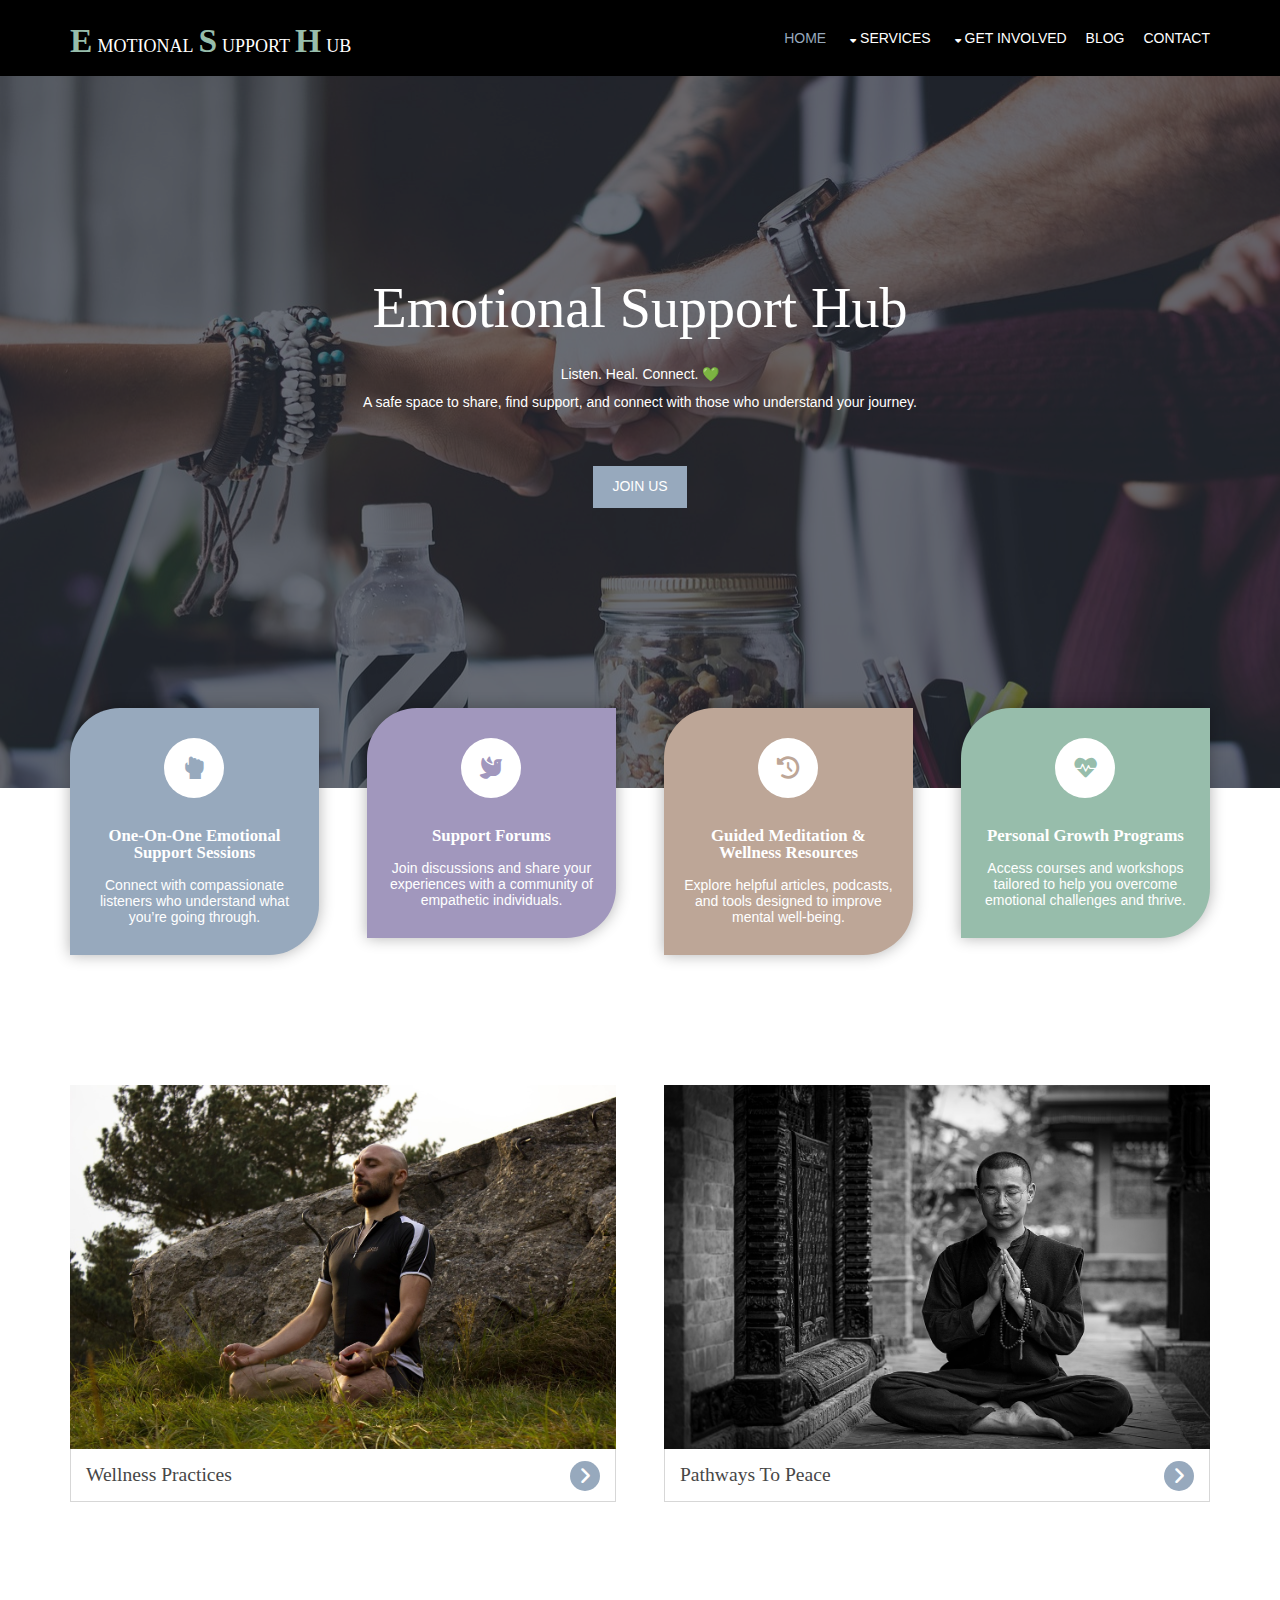
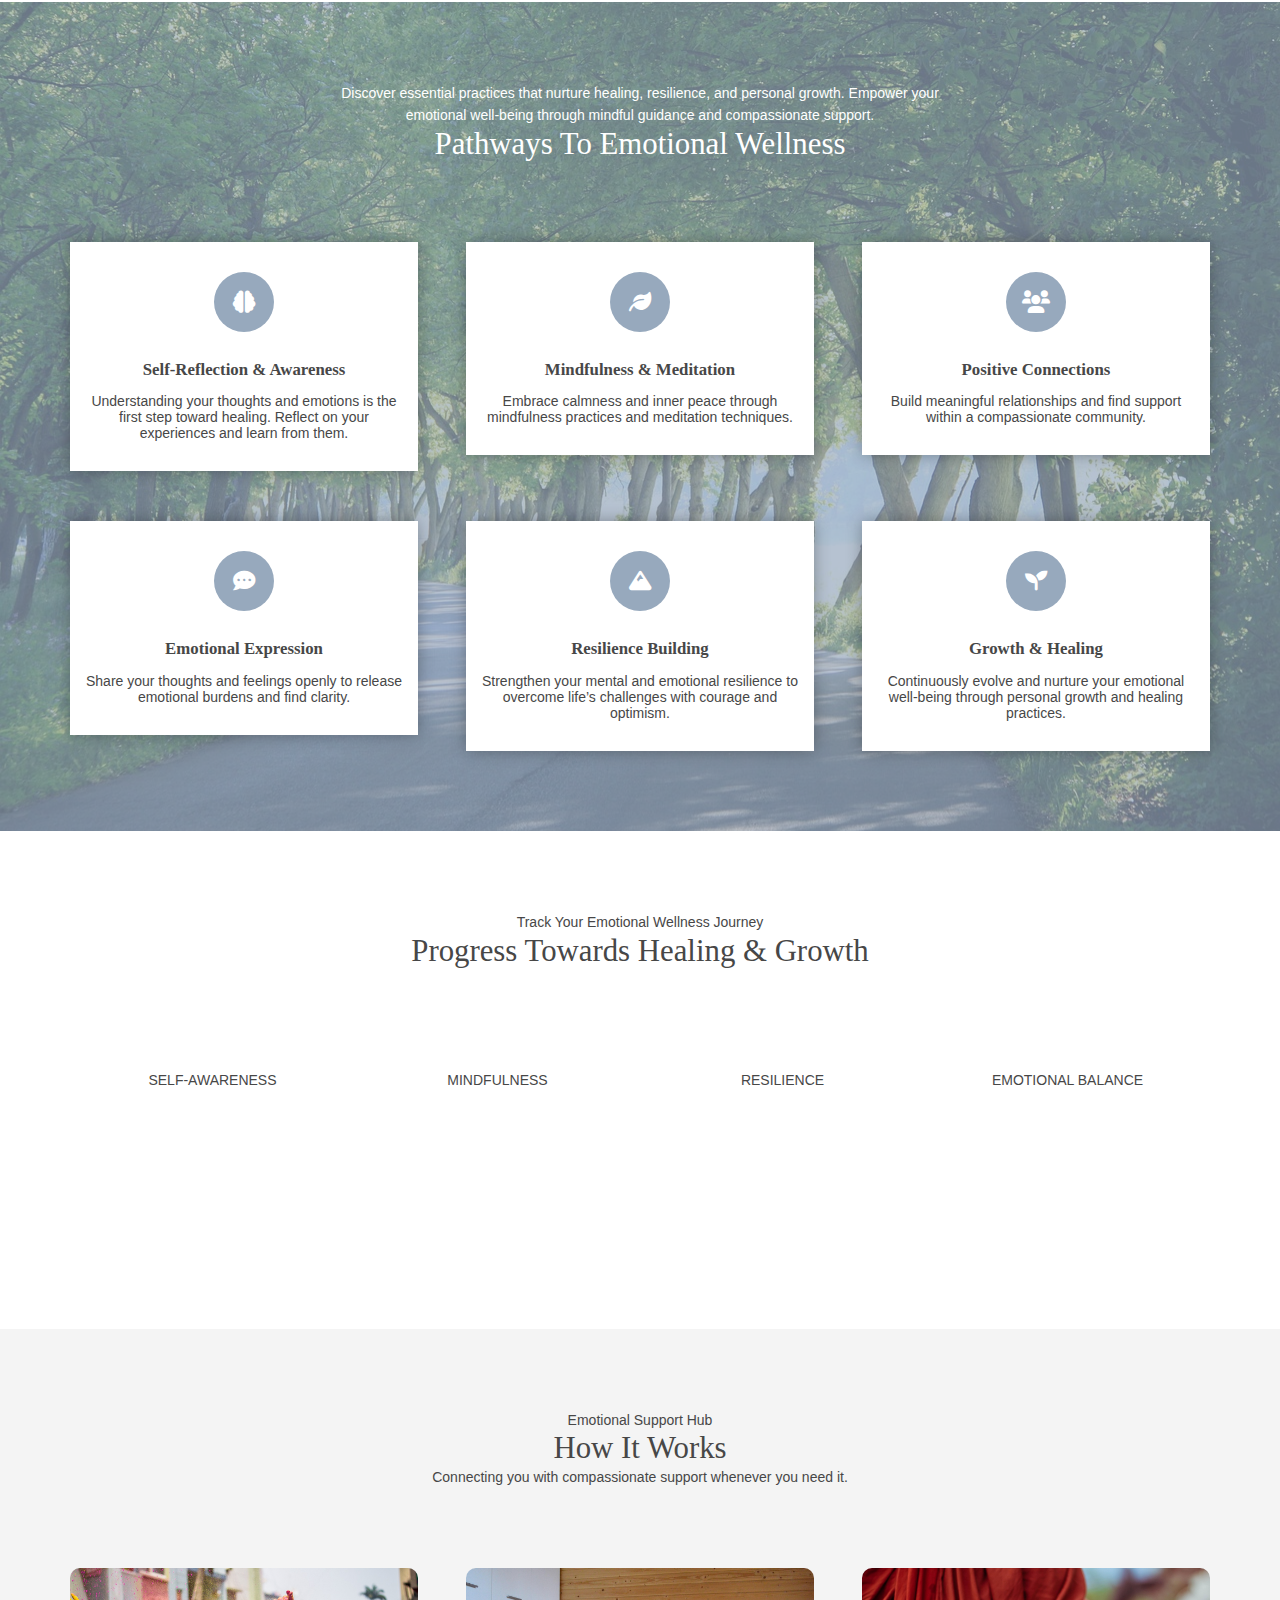
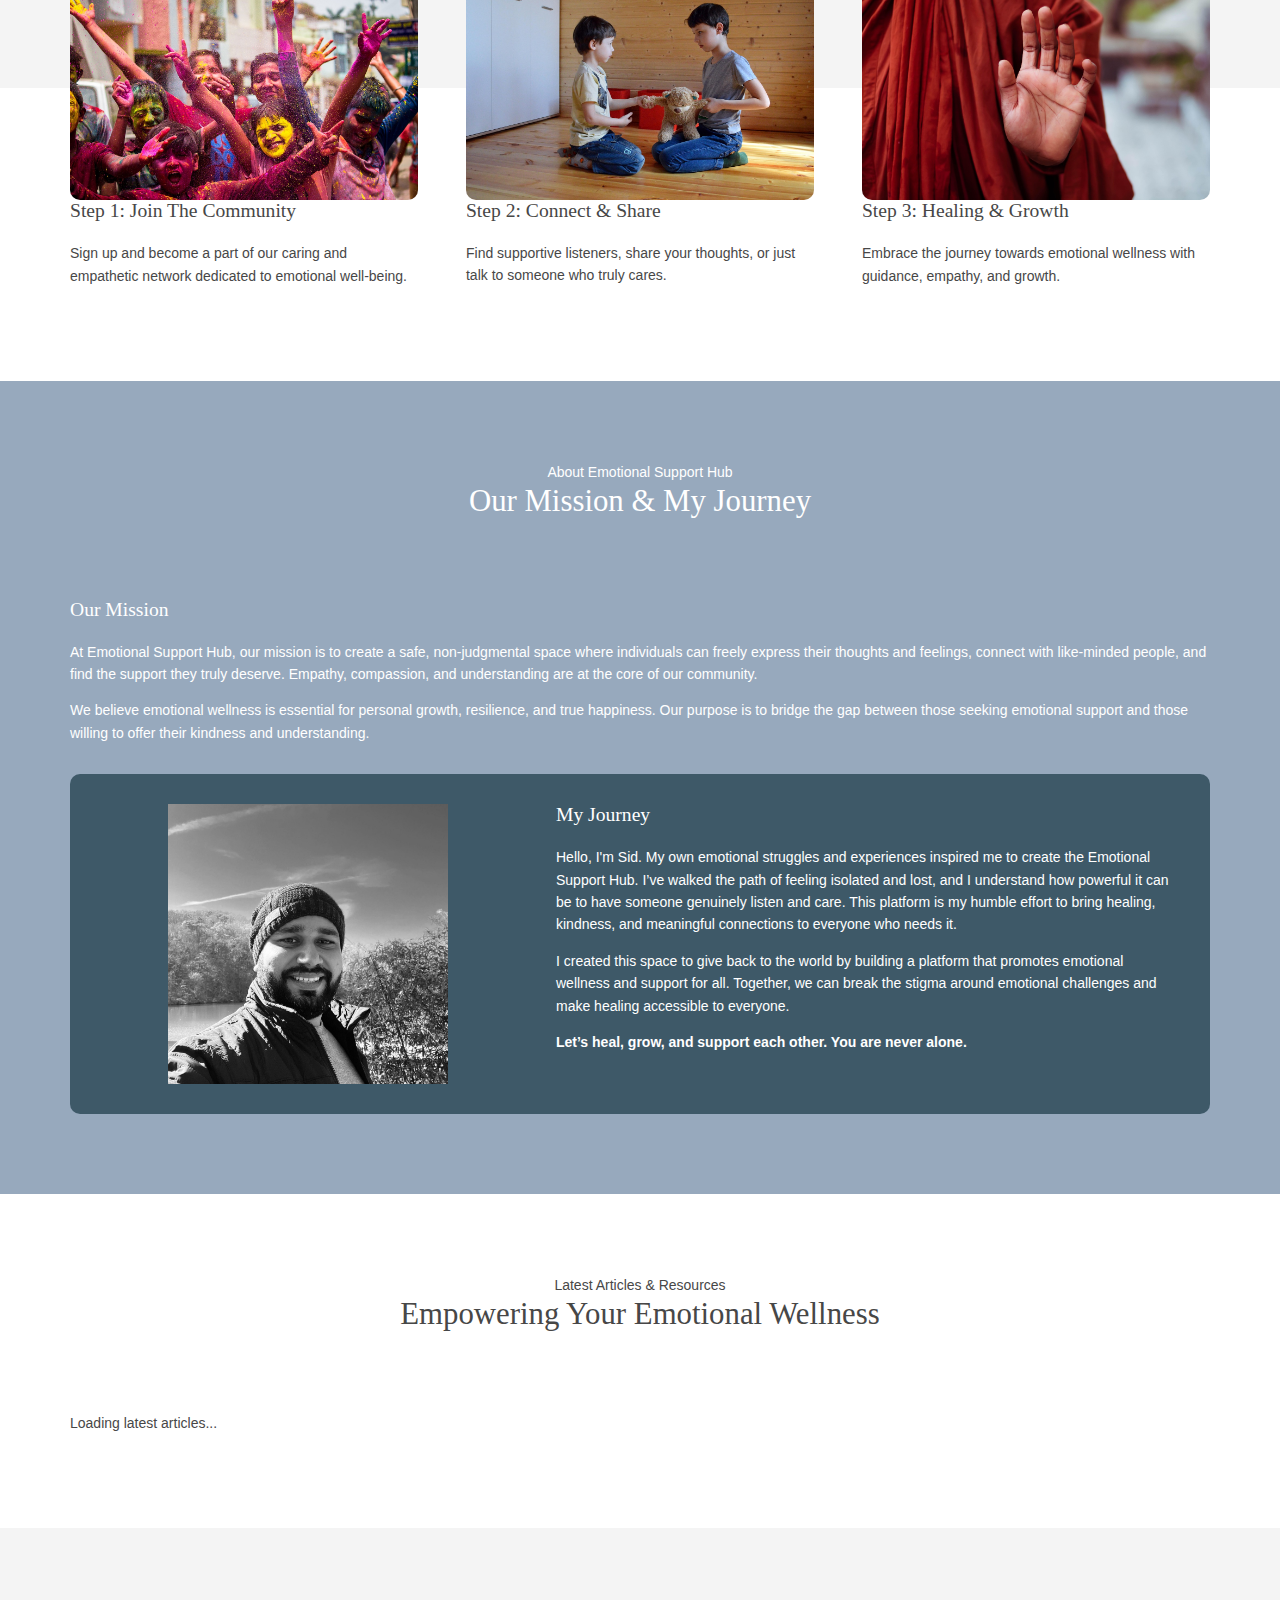
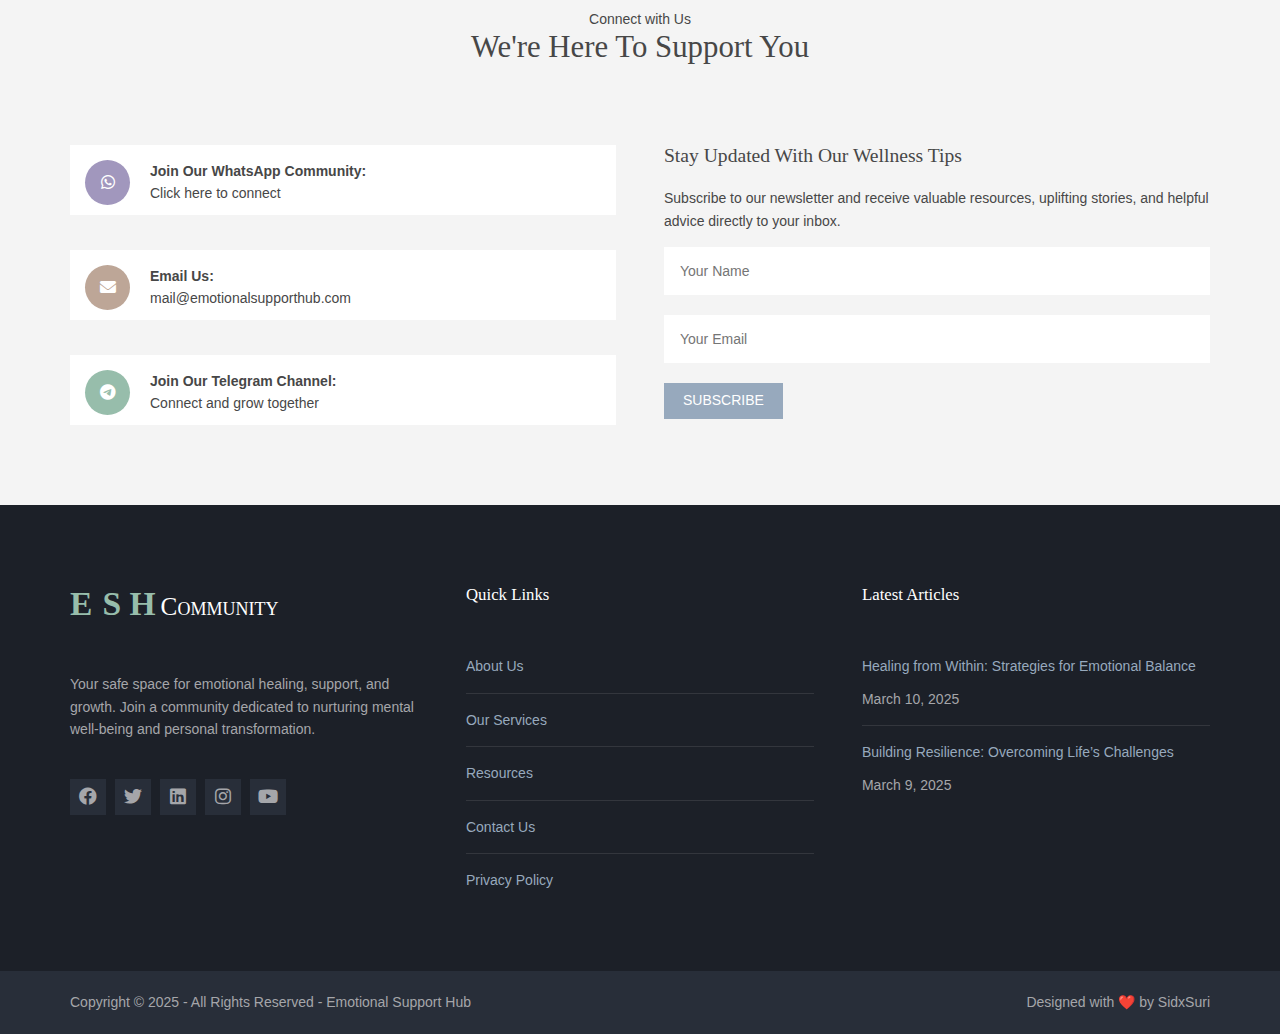
==== commit 4c7fd83c: "qwerty" ====
--- a/index.html
+++ b/index.html
@@ -204,78 +204,54 @@
   </div>
 </div>
 <div class="wrapper coloured">
-  <section id="testimonials" class="hoc container clear"> 
-    <div class="sectiontitle">
-      <p class="nospace font-xs">What Our Community Says</p>
-      <h6 class="heading font-x2">Voices of Healing & Growth</h6>
-    </div>
-    <article class="one_half first">
-      <figure class="clear"><img src="user1.png" alt="">
-        <figcaption>
-          <h6 class="heading">Aarav Singh</h6>
-          <em>Finding Peace Within</em>
-        </figcaption>
-      </figure>
-      <blockquote>"The Emotional Support Hub has been my safe space during difficult times. It helped me find the clarity and peace I was looking for. Forever grateful!"</blockquote>
-    </article>
-    <article class="one_half">
-      <figure class="clear"><img src="user2.png" alt="">
-        <figcaption>
-          <h6 class="heading">Maria Rodriguez</h6>
-          <em>Embracing Resilience</em>
-        </figcaption>
-      </figure>
-      <blockquote>"Connecting with supportive people who understand my struggles has been life-changing. This community truly cares, and I've become stronger than ever."</blockquote>
-    </article>
-  </section>
-</div>
-<!-- ################################################################################################ -->
-<!-- ################################################################################################ -->
-<!-- ################################################################################################ -->
+  <section id="aboutus" class="hoc container clear"> 
+    <div class="sectiontitle">
+      <p class="nospace font-xs">About Emotional Support Hub</p>
+      <h6 class="heading font-x2">Our Mission & My Journey</h6>
+    </div>
+    
+    <!-- Mission Section -->
+    <div>
+      <h3>Our Mission</h3>
+      <p>At Emotional Support Hub, our mission is to create a safe, non-judgmental space where individuals can freely express their thoughts and feelings, connect with like-minded people, and find the support they truly deserve. Empathy, compassion, and understanding are at the core of our community.</p>
+      
+      <p>We believe emotional wellness is essential for personal growth, resilience, and true happiness. Our purpose is to bridge the gap between those seeking emotional support and those willing to offer their kindness and understanding.</p>
+    </div>
+    
+    <!-- Main Container for Image & My Journey -->
+    <div style="display: flex; align-items: flex-start; gap: 40px; margin-top: 30px; background-color: #3E5968; padding: 30px; border-radius: 10px;">
+      
+      <!-- Your Picture (Left Side) -->
+      <div style="flex: 0.4; text-align: center;">
+        <img src="images/sid.jpg" alt="Sid Suri" style="width: 280px; height: 280px;">
+      </div>
+      
+      <!-- My Journey (Right Side) -->
+      <div style="flex: 0.6; color: white;">
+        <h3>My Journey</h3>
+        <p>Hello, I'm Sid. My own emotional struggles and experiences inspired me to create the Emotional Support Hub. 
+        I’ve walked the path of feeling isolated and lost, and I understand how powerful it can be to have someone genuinely listen and care. 
+        This platform is my humble effort to bring healing, kindness, and meaningful connections to everyone who needs it.</p>
+        
+        <p>I created this space to give back to the world by building a platform that promotes emotional wellness and support for all. 
+        Together, we can break the stigma around emotional challenges and make healing accessible to everyone.</p>
+        
+        <p><strong>Let’s heal, grow, and support each other. You are never alone.</strong></p>
+      </div>
+      
+    </div>
+  </section>
+</div>
 <div class="wrapper row3">
   <section class="hoc container clear"> 
     <div class="sectiontitle">
       <p class="nospace font-xs">Latest Articles & Resources</p>
       <h6 class="heading font-x2">Empowering Your Emotional Wellness</h6>
     </div>
-    <ul id="latest" class="nospace group">
-      <li class="one_third first">
-        <article><a class="imgover" href="#"><img src="article1.png" alt="Managing Anxiety"></a>
-          <ul class="nospace meta clear">
-            <li><i class="fas fa-user"></i> <a href="#">By Sarah Green</a></li>
-            <li><i class="fas fa-comments"></i> <a href="#">Comments (5)</a></li>
-          </ul>
-          <div class="excerpt">
-            <time datetime="2025-03-10T08:15+00:00">10 Mar 2025</time>
-            <p class="heading"><a href="#">Managing Anxiety: Effective Techniques for Inner Peace</a></p>
-          </div>
-        </article>
-      </li>
-      <li class="one_third">
-        <article><a class="imgover" href="#"><img src="article2.png" alt="Building Resilience"></a>
-          <ul class="nospace meta clear">
-            <li><i class="fas fa-user"></i> <a href="#">By Alex Carter</a></li>
-            <li><i class="fas fa-comments"></i> <a href="#">Comments (8)</a></li>
-          </ul>
-          <div class="excerpt">
-            <time datetime="2025-03-09T08:15+00:00">09 Mar 2025</time>
-            <p class="heading"><a href="#">Building Resilience: Strengthening Your Mental Health</a></p>
-          </div>
-        </article>
-      </li>
-      <li class="one_third">
-        <article><a class="imgover" href="#"><img src="article3.png" alt="Mindfulness & Healing"></a>
-          <ul class="nospace meta clear">
-            <li><i class="fas fa-user"></i> <a href="#">By Emily Johnson</a></li>
-            <li><i class="fas fa-comments"></i> <a href="#">Comments (12)</a></li>
-          </ul>
-          <div class="excerpt">
-            <time datetime="2025-03-08T08:15+00:00">08 Mar 2025</time>
-            <p class="heading"><a href="#">Mindfulness & Healing: Embracing Inner Calm</a></p>
-          </div>
-        </article>
-      </li>
-    </ul>
+    <div id="blog-feed">
+      <!-- Google Blog Embed Code Will Go Here -->
+      <p>Loading latest articles...</p>
+    </div>
   </section>
 </div>
 <div class="wrapper row2">
@@ -316,7 +292,8 @@
 <!-- ################################################################################################ -->
 <div class="bgded overlay row4" style="background-image:url('01.png');">
   <footer id="footer" class="hoc clear"> 
-    <div class="one_quarter first">
+    <!-- Logo & Description -->
+    <div class="one_third first">
       <h1 class="logoname"><a href="index.html">E<span>S H</span>Community</a></h1>
       <p>Your safe space for emotional healing, support, and growth. Join a community dedicated to nurturing mental well-being and personal transformation.</p>
       <ul class="faico clear">
@@ -328,7 +305,8 @@
       </ul>
     </div>
     
-    <div class="one_quarter">
+    <!-- Quick Links -->
+    <div class="one_third">
       <h6 class="heading">Quick Links</h6>
       <ul class="nospace linklist">
         <li><a href="#">About Us</a></li>
@@ -339,22 +317,8 @@
       </ul>
     </div>
     
-    <div class="one_quarter">
-      <h6 class="heading">Gallery</h6>
-      <ul class="nospace clear latestimg">
-        <li><a class="imgover" href="#"><img src="gallery1.png" alt="Gallery Image 1"></a></li>
-        <li><a class="imgover" href="#"><img src="gallery2.png" alt="Gallery Image 2"></a></li>
-        <li><a class="imgover" href="#"><img src="gallery3.png" alt="Gallery Image 3"></a></li>
-        <li><a class="imgover" href="#"><img src="gallery4.png" alt="Gallery Image 4"></a></li>
-        <li><a class="imgover" href="#"><img src="gallery5.png" alt="Gallery Image 5"></a></li>
-        <li><a class="imgover" href="#"><img src="gallery6.png" alt="Gallery Image 6"></a></li>
-        <li><a class="imgover" href="#"><img src="gallery7.png" alt="Gallery Image 7"></a></li>
-        <li><a class="imgover" href="#"><img src="gallery8.png" alt="Gallery Image 8"></a></li>
-        <li><a class="imgover" href="#"><img src="gallery9.png" alt="Gallery Image 9"></a></li>
-      </ul>
-    </div>
-    
-    <div class="one_quarter">
+    <!-- Latest Articles -->
+    <div class="one_third">
       <h6 class="heading">Latest Articles</h6>
       <ul class="nospace linklist">
         <li>
--- a/layout.css
+++ b/layout.css
@@ -1,13 +1,5 @@
 @charset "utf-8";
-/*
-Template Name: Chillaid
-Author: <a href="https://www.os-templates.com/">OS Templates</a>
-Author URI: https://www.os-templates.com/
-Copyright: OS-Templates.com
-Licence: Free to use under our free template licence terms
-Licence URI: https://www.os-templates.com/template-terms
-File: Layout CSS
-*/
+
 
 @import url("fontawesome-free/css/fontawesome-all.min.css");
 @import url("framework.css");
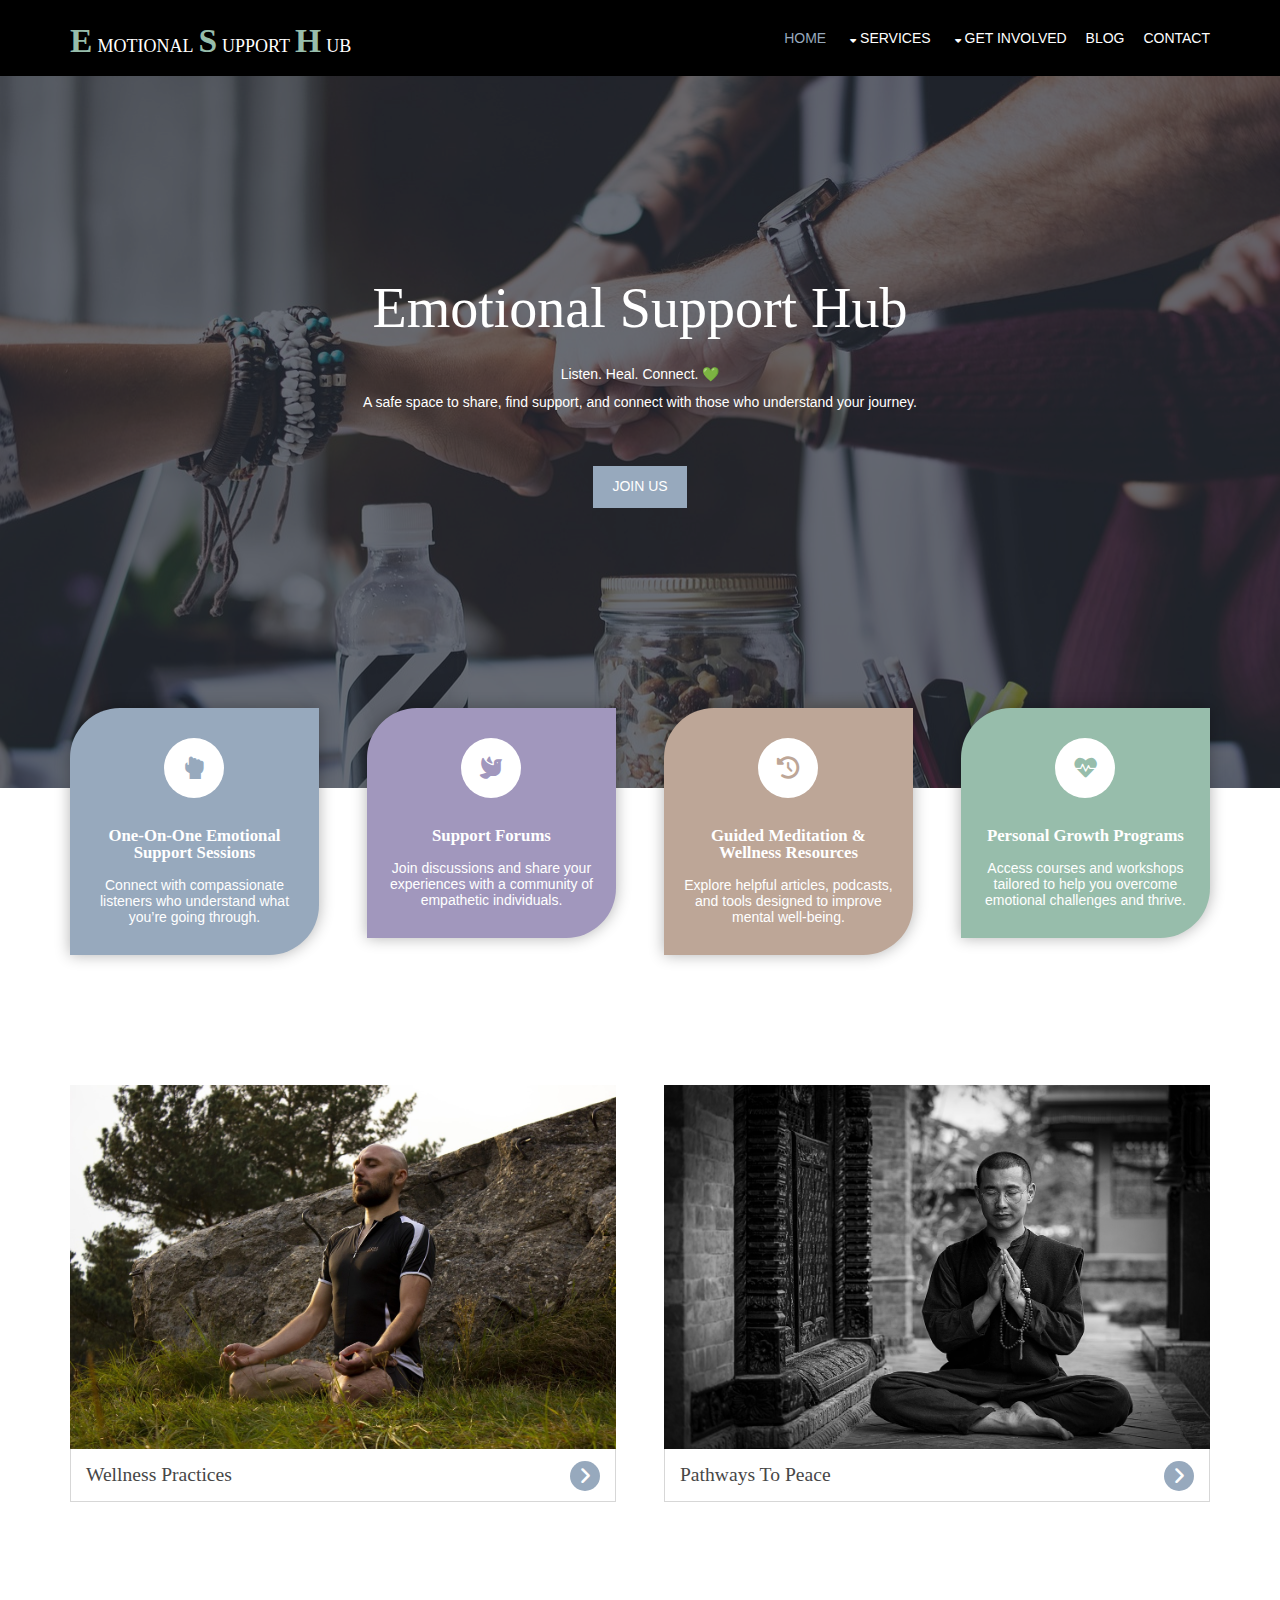
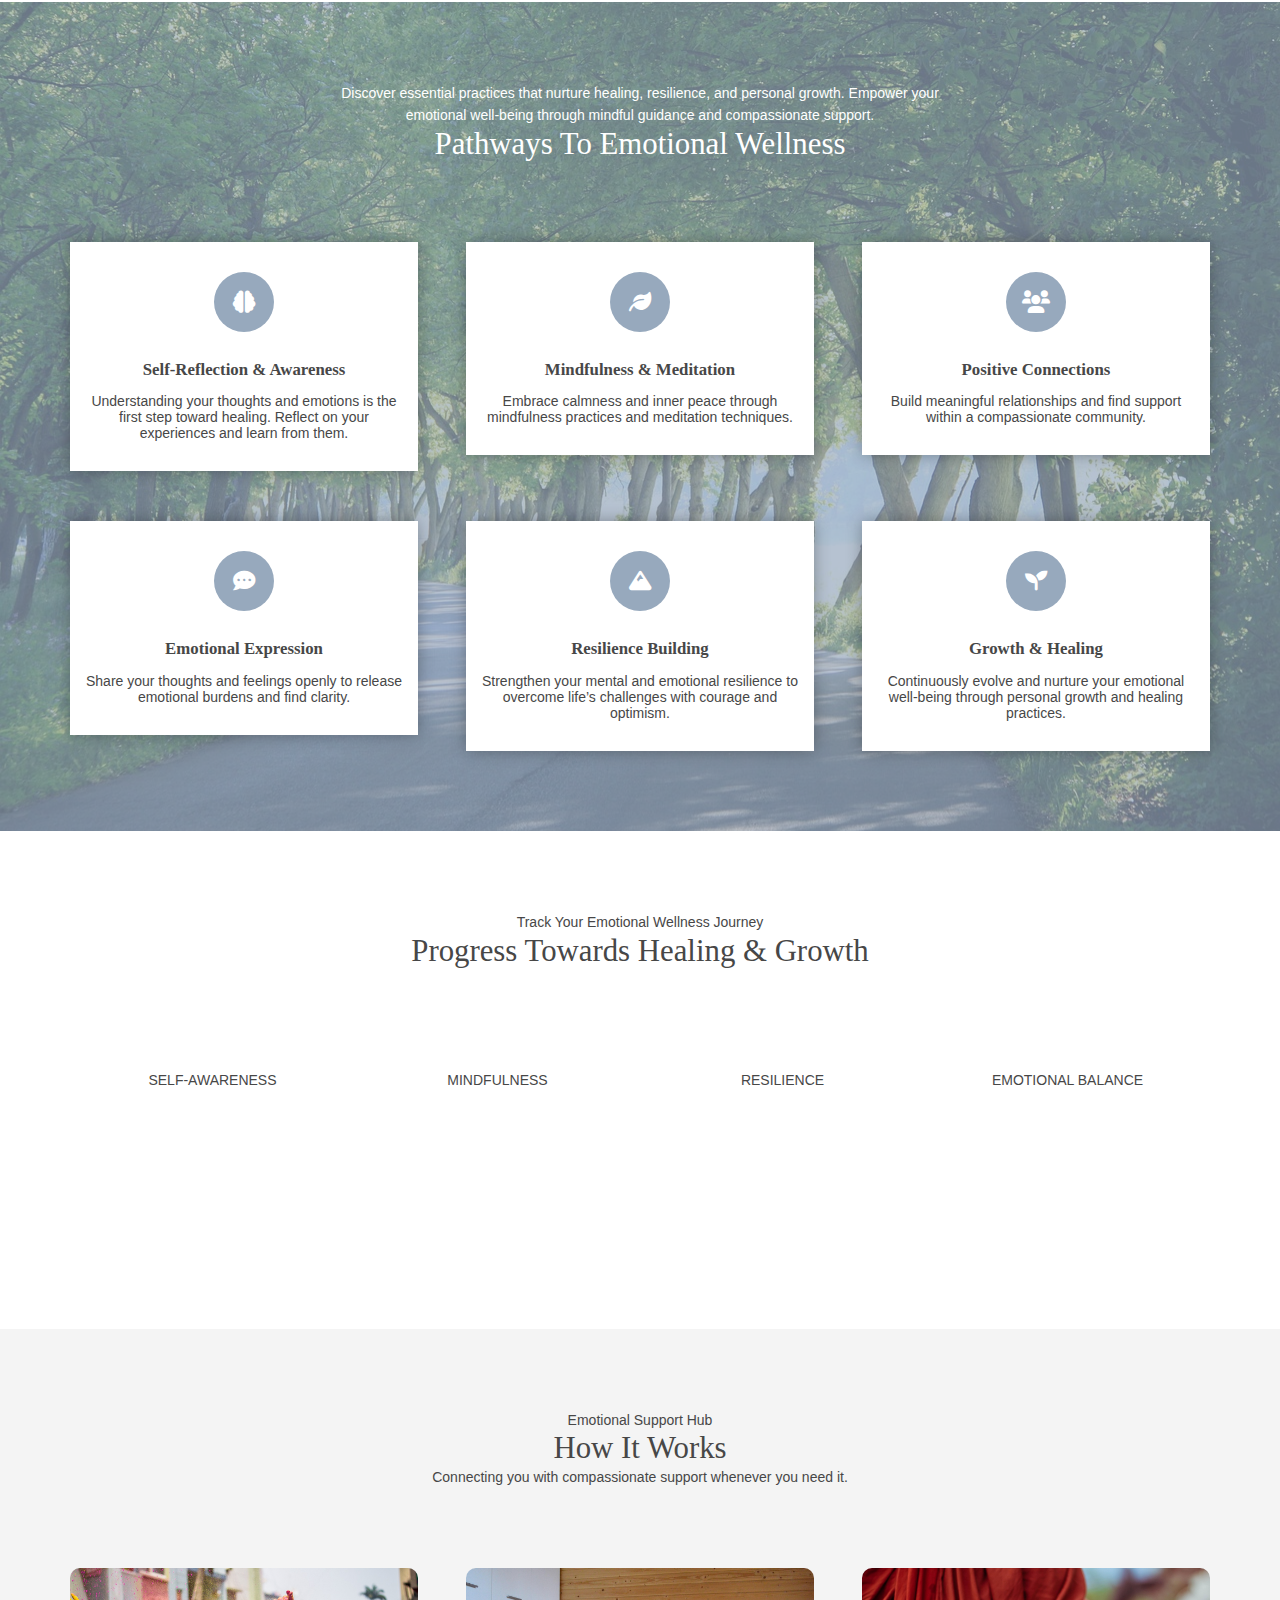
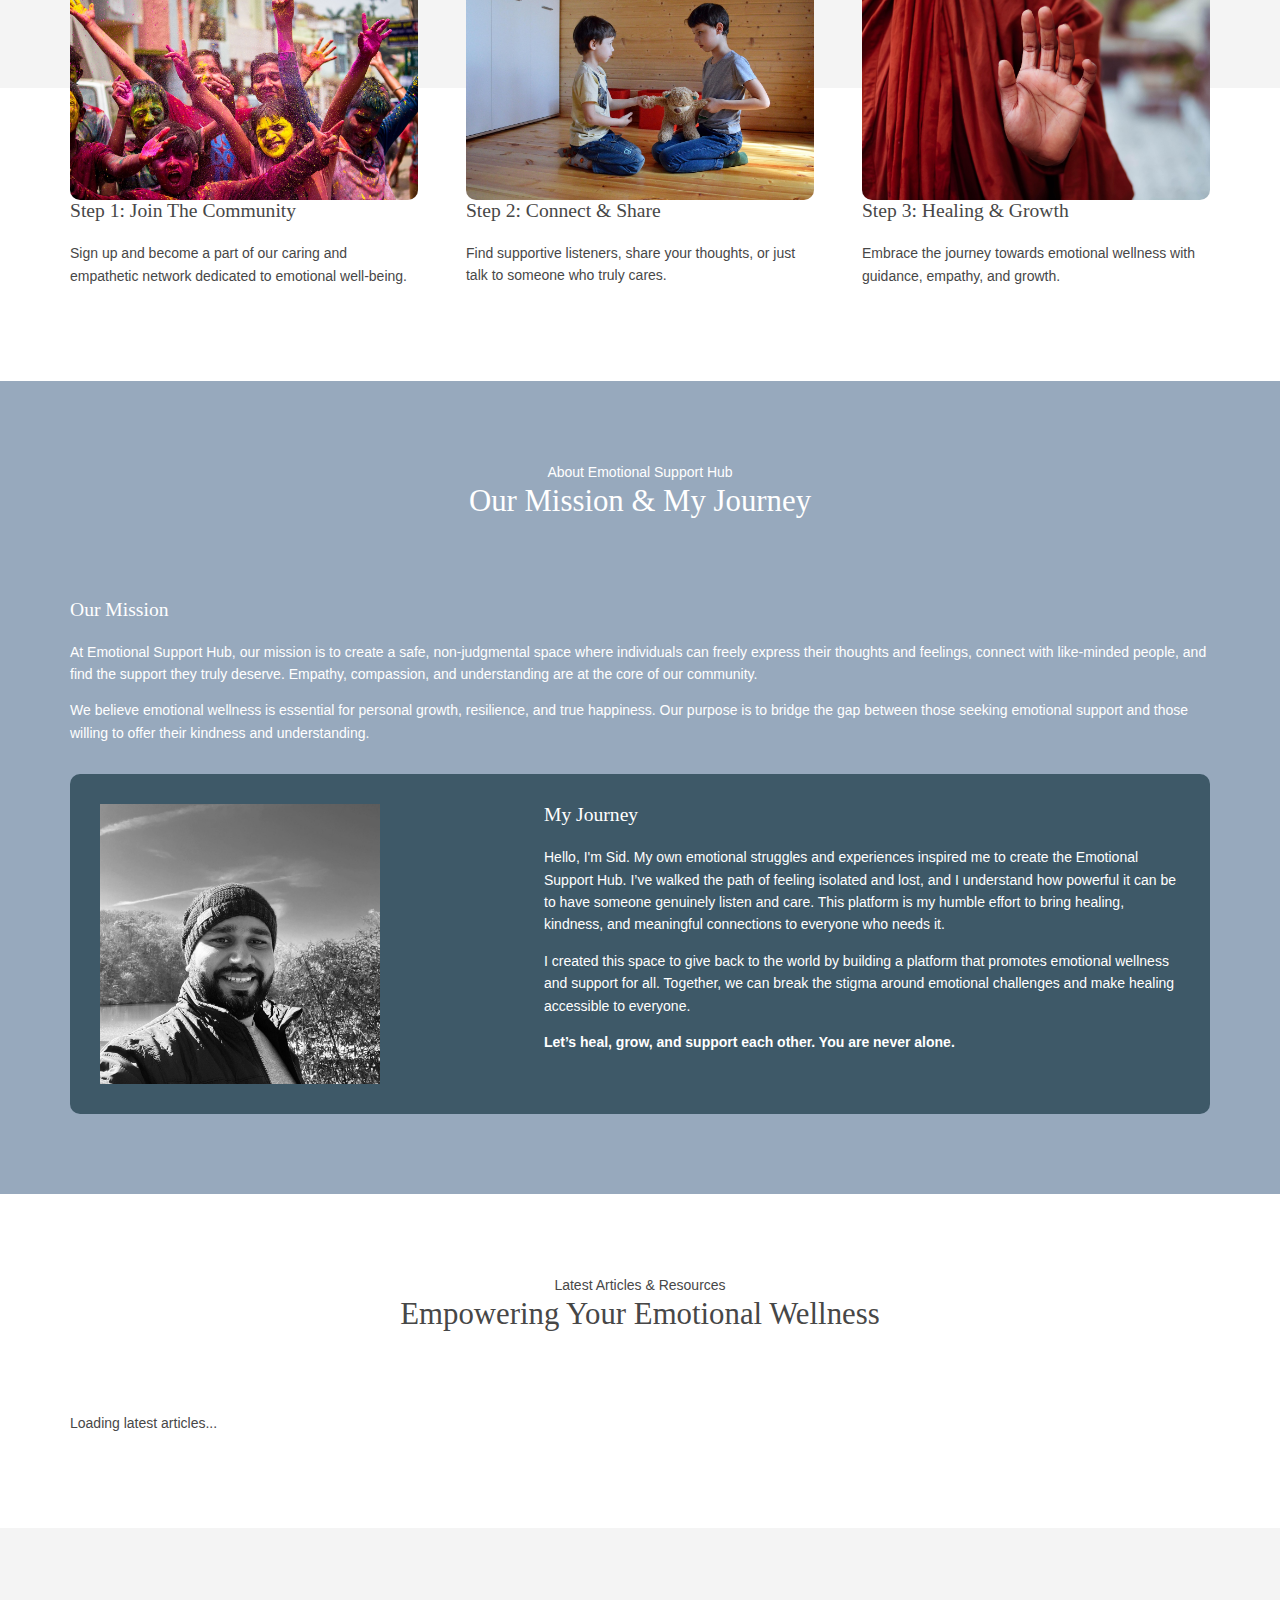
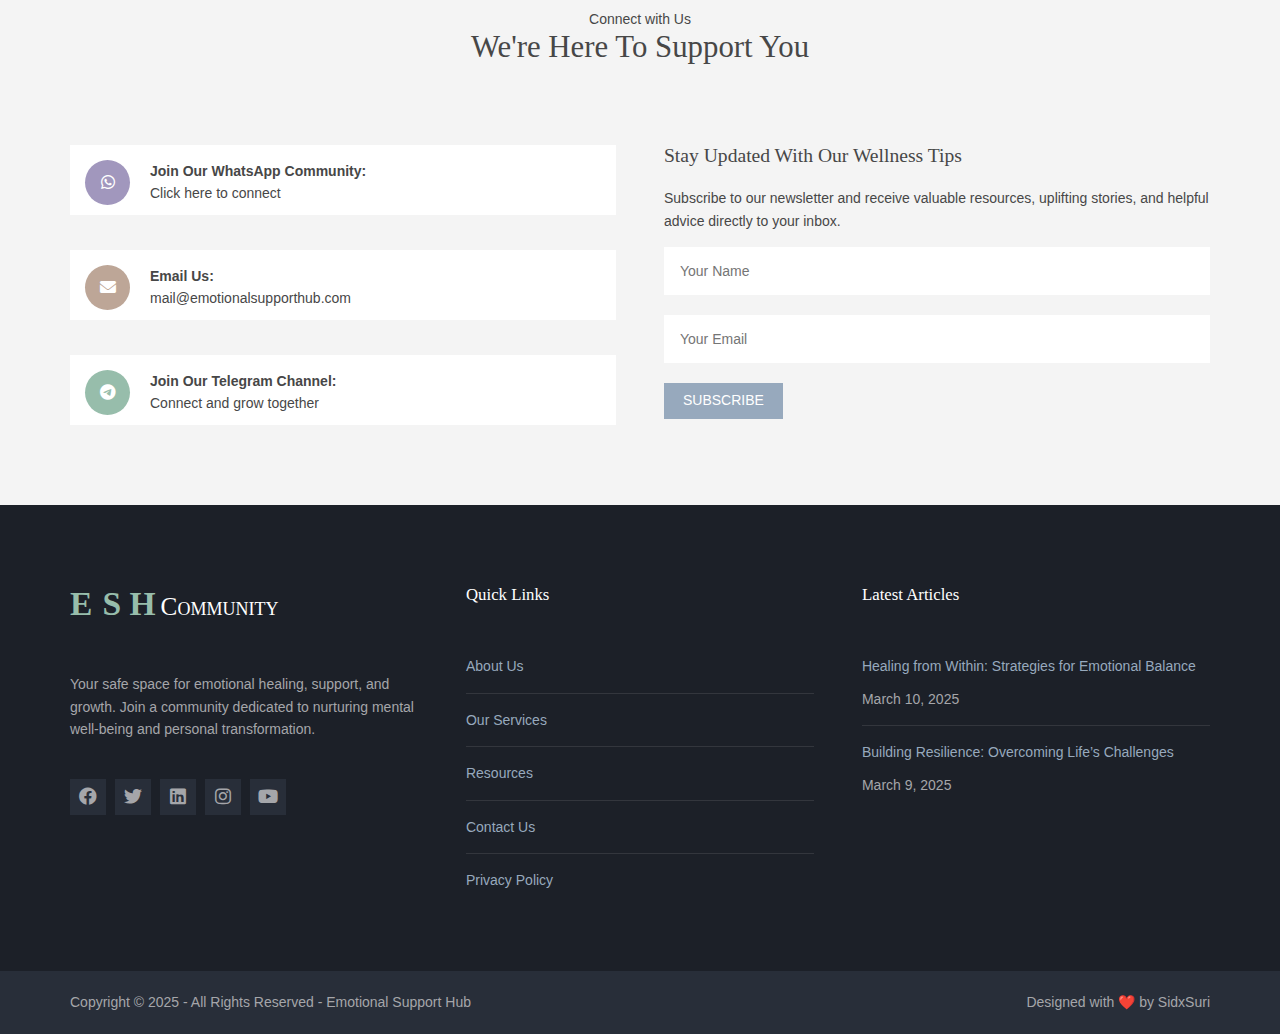
==== commit 82a45d6b: "rr" ====
--- a/index.html
+++ b/index.html
@@ -6,7 +6,27 @@
 <meta name="viewport" content="width=device-width, initial-scale=1.0, maximum-scale=1.0, user-scalable=no">
 <link href="layout.css" rel="stylesheet" type="text/css" media="all">
 <link rel="stylesheet" href="https://cdnjs.cloudflare.com/ajax/libs/font-awesome/6.0.0/css/all.min.css">
+<style>
+  /* Mobile View Adjustments */
+  @media screen and (max-width: 768px) {
+    .aboutus-container {
+      flex-direction: column;
+      align-items: center;
+    }
+    .aboutus-container > div {
+      width: 100%;
+      text-align: center;
+    }
+    .aboutus-container img {
+      margin-bottom: 20px;
+    }
+  }
 
+  /* Web View Adjustment */
+  .aboutus-container {
+    gap: 20px; /* Reduced the gap for better alignment */
+  }
+</style>
 </head>
 <body id="top"> 
 <div class="wrapper row1">
@@ -219,10 +239,10 @@
     </div>
     
     <!-- Main Container for Image & My Journey -->
-    <div style="display: flex; align-items: flex-start; gap: 40px; margin-top: 30px; background-color: #3E5968; padding: 30px; border-radius: 10px;">
+    <div class="aboutus-container" style="display: flex; align-items: flex-start; margin-top: 30px; background-color: #3E5968; padding: 30px; border-radius: 10px;">
       
       <!-- Your Picture (Left Side) -->
-      <div style="flex: 0.4; text-align: center;">
+      <div style="flex: 0.4;">
         <img src="images/sid.jpg" alt="Sid Suri" style="width: 280px; height: 280px;">
       </div>
       
